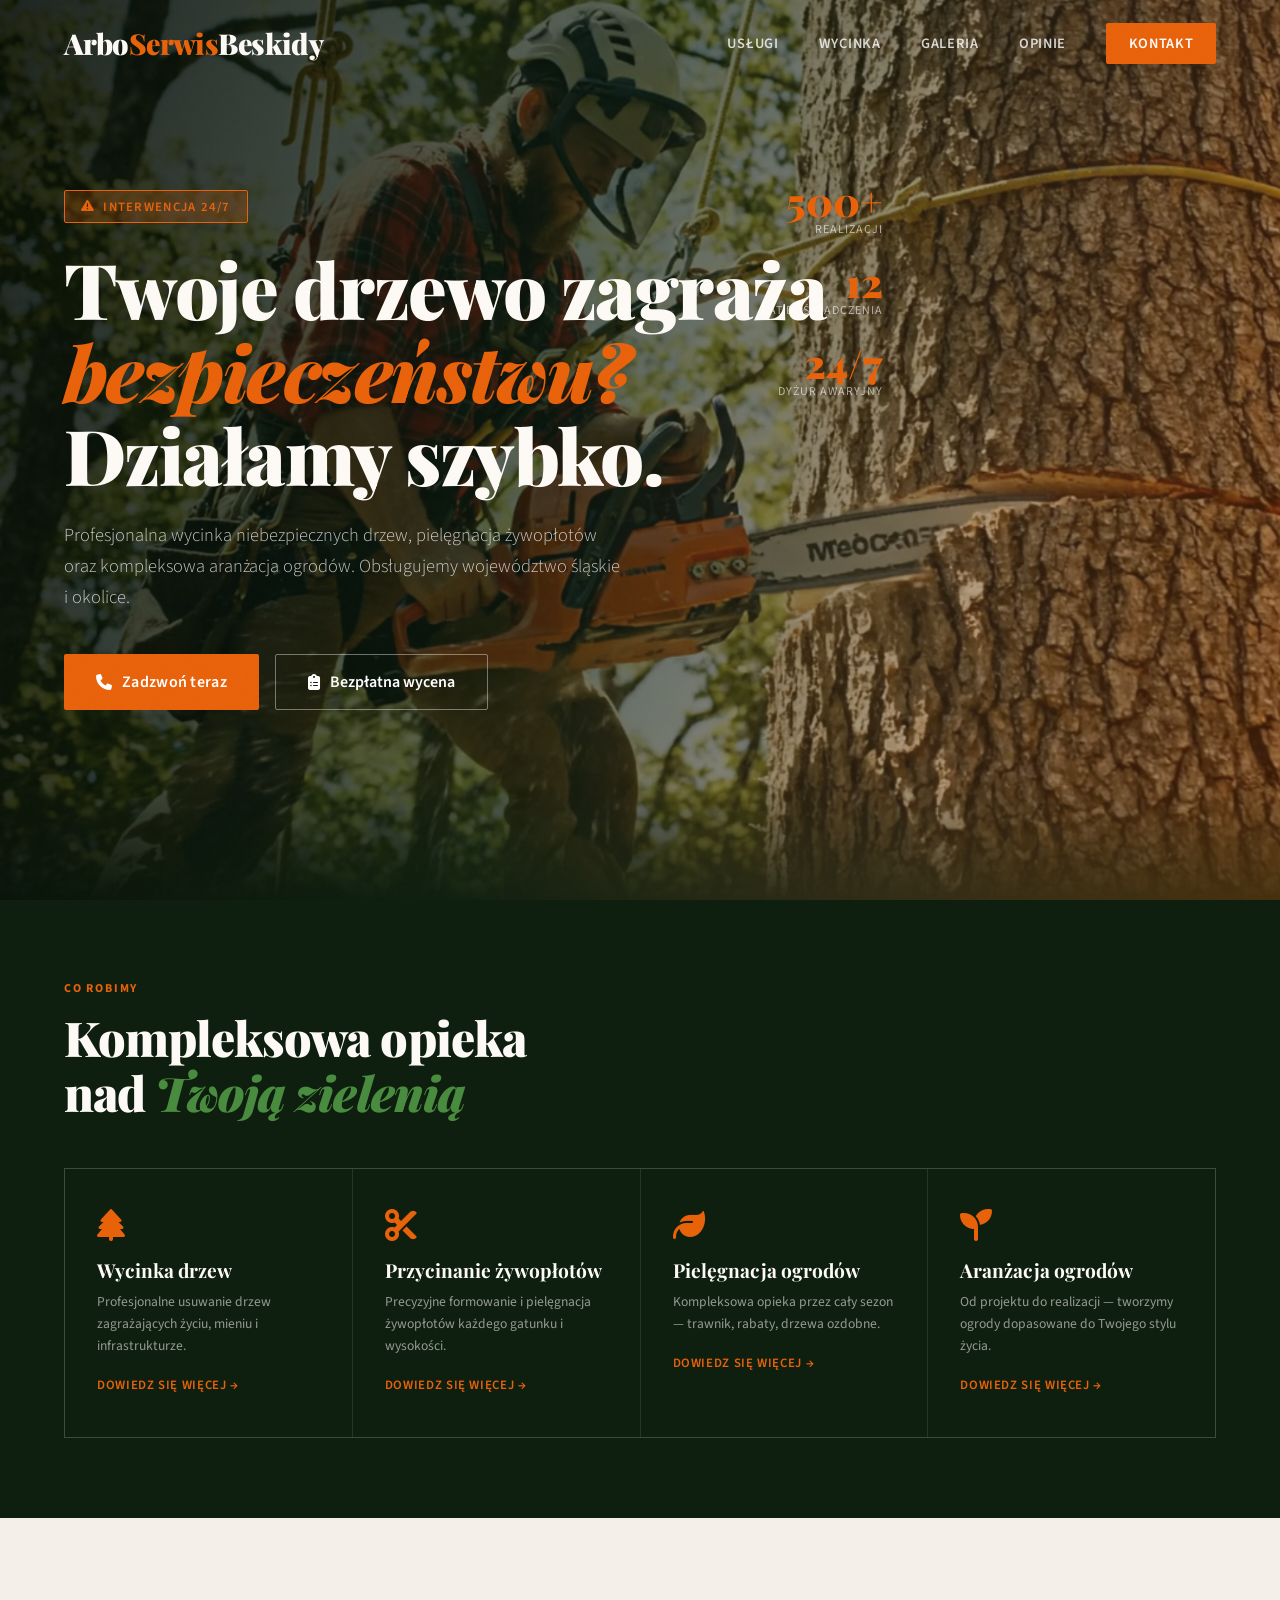
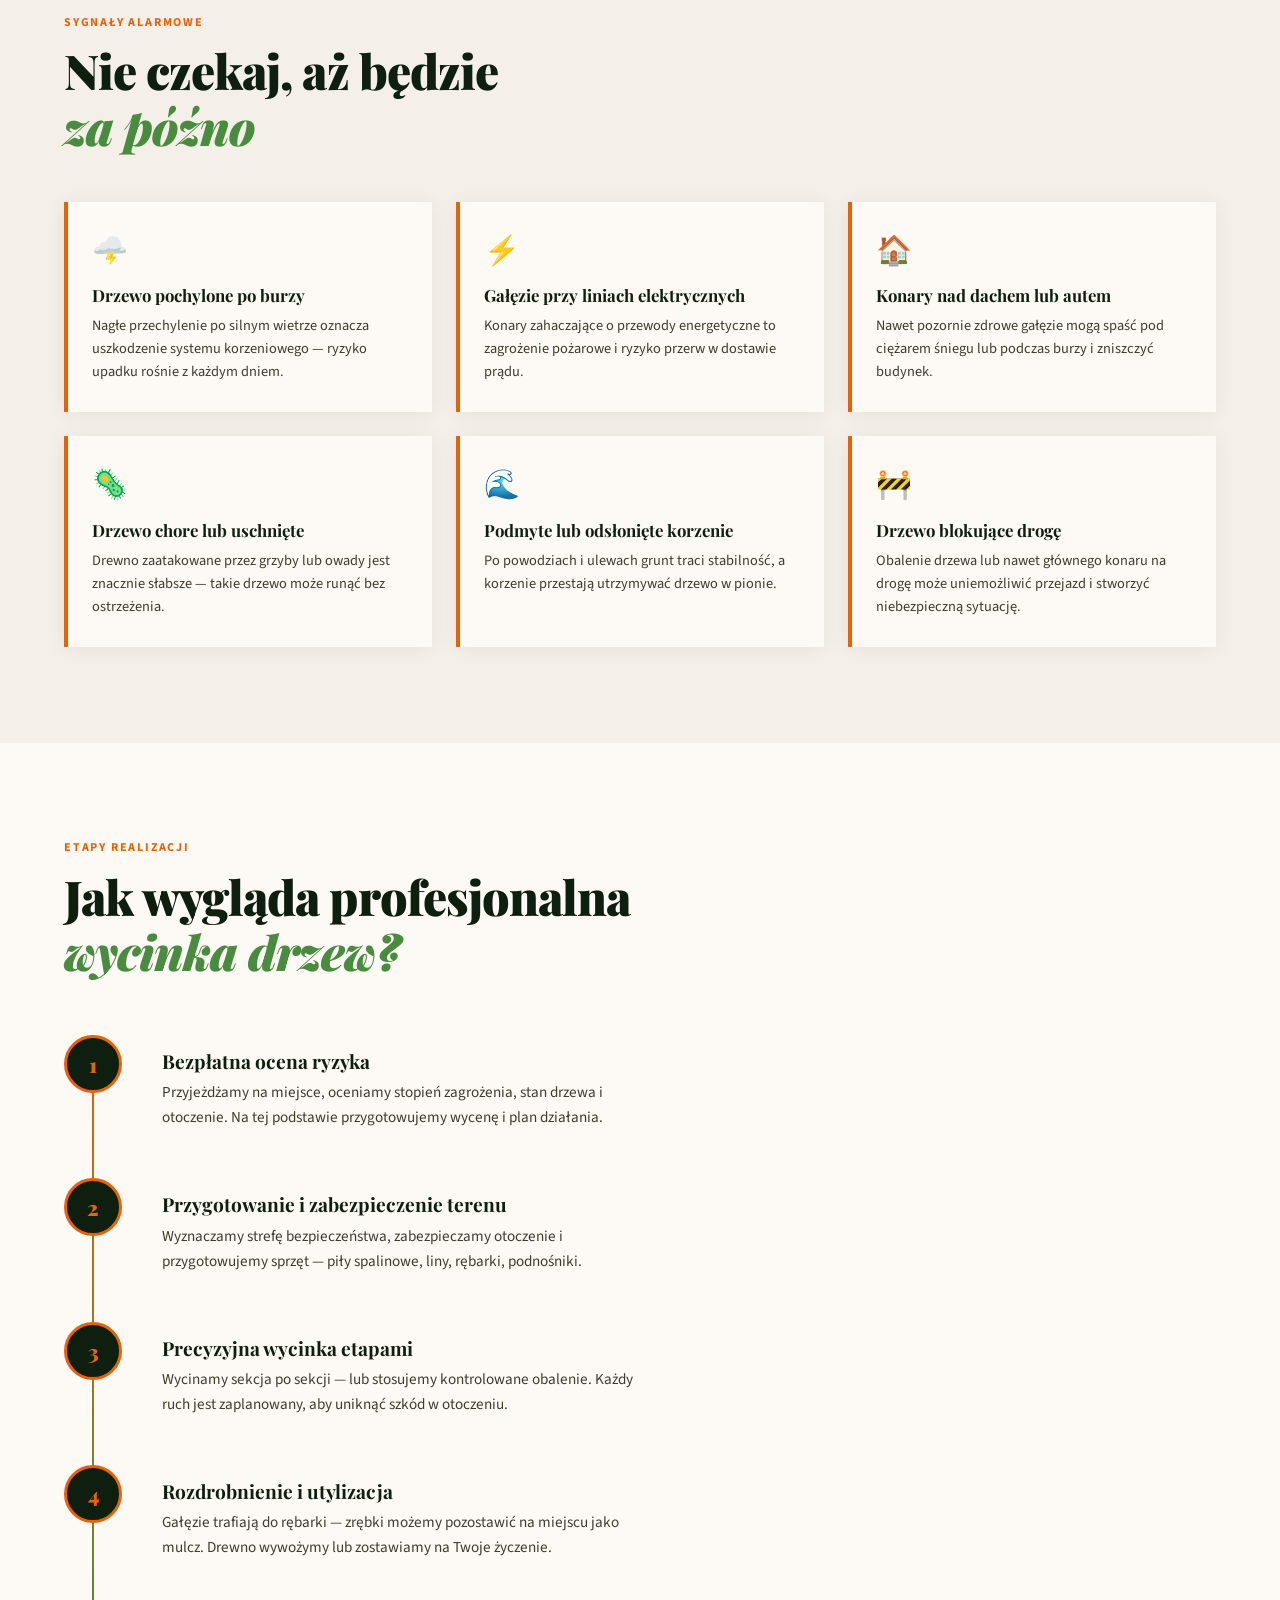
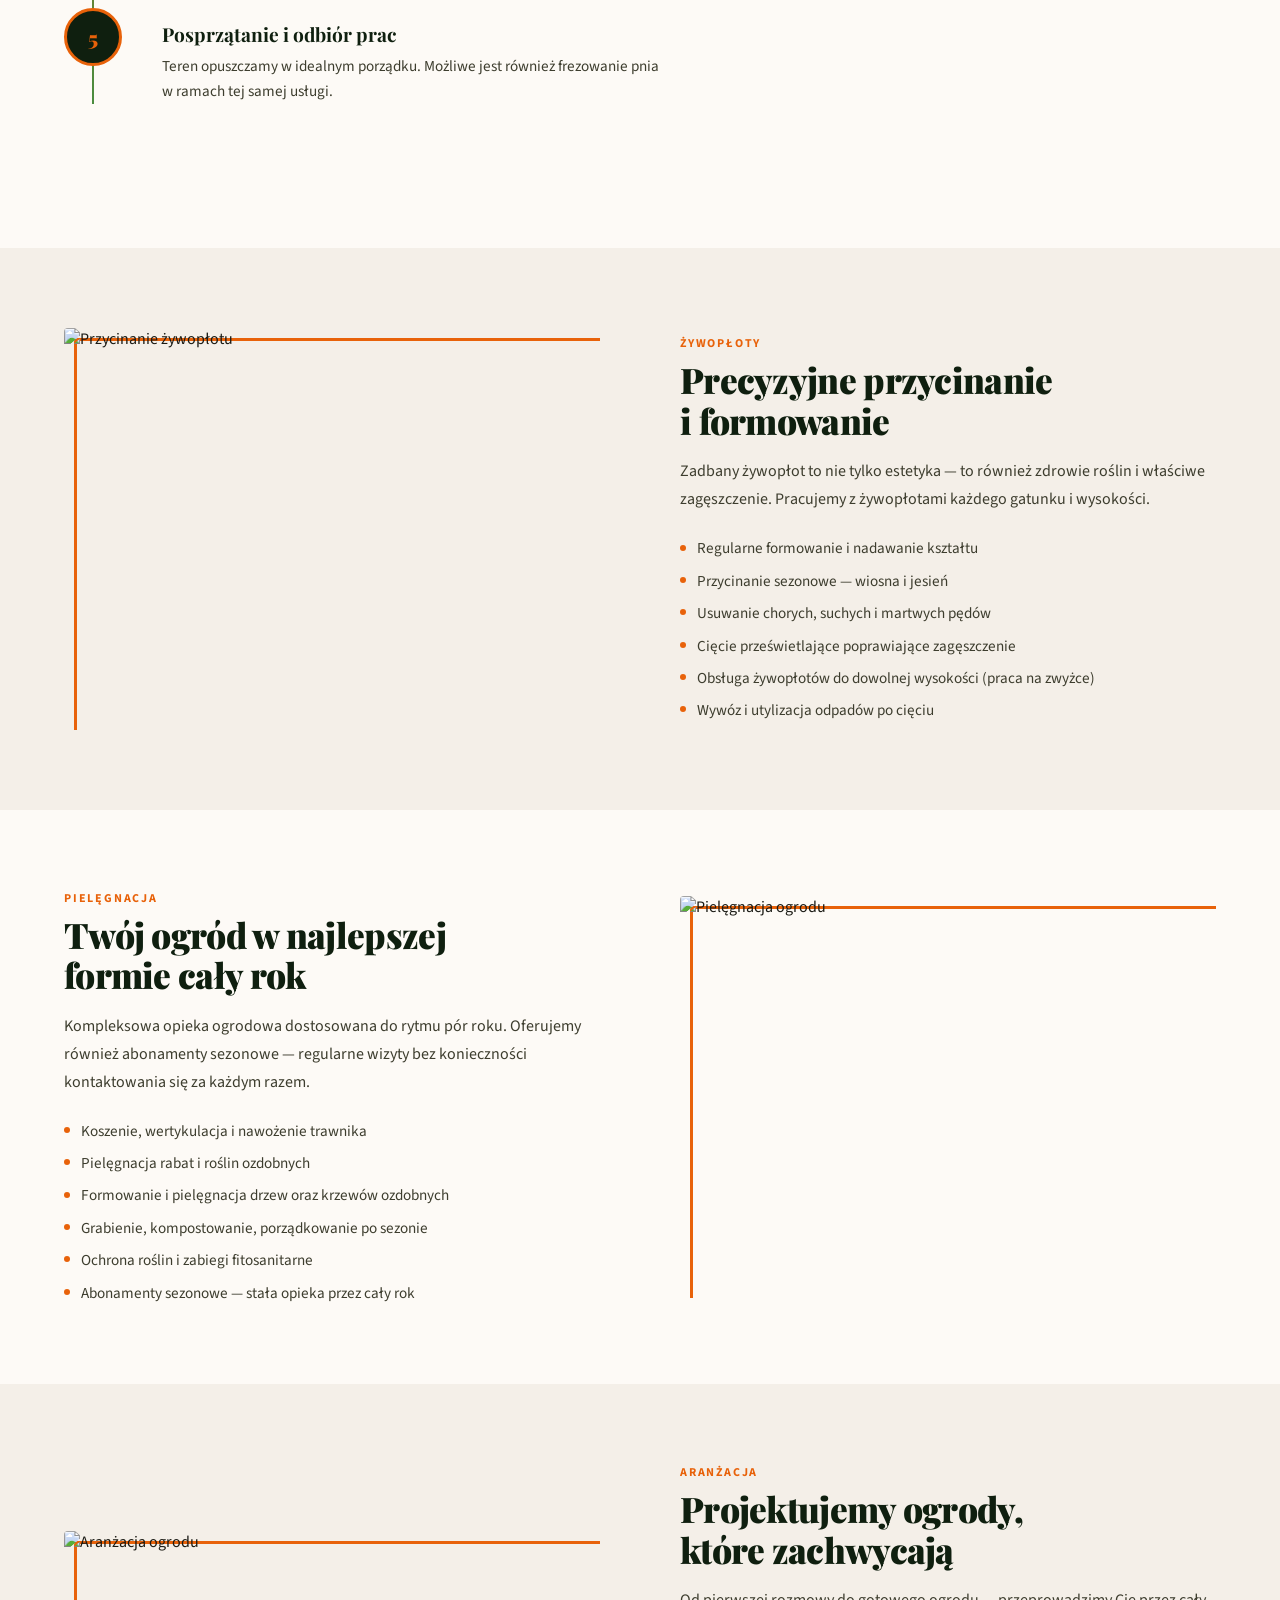
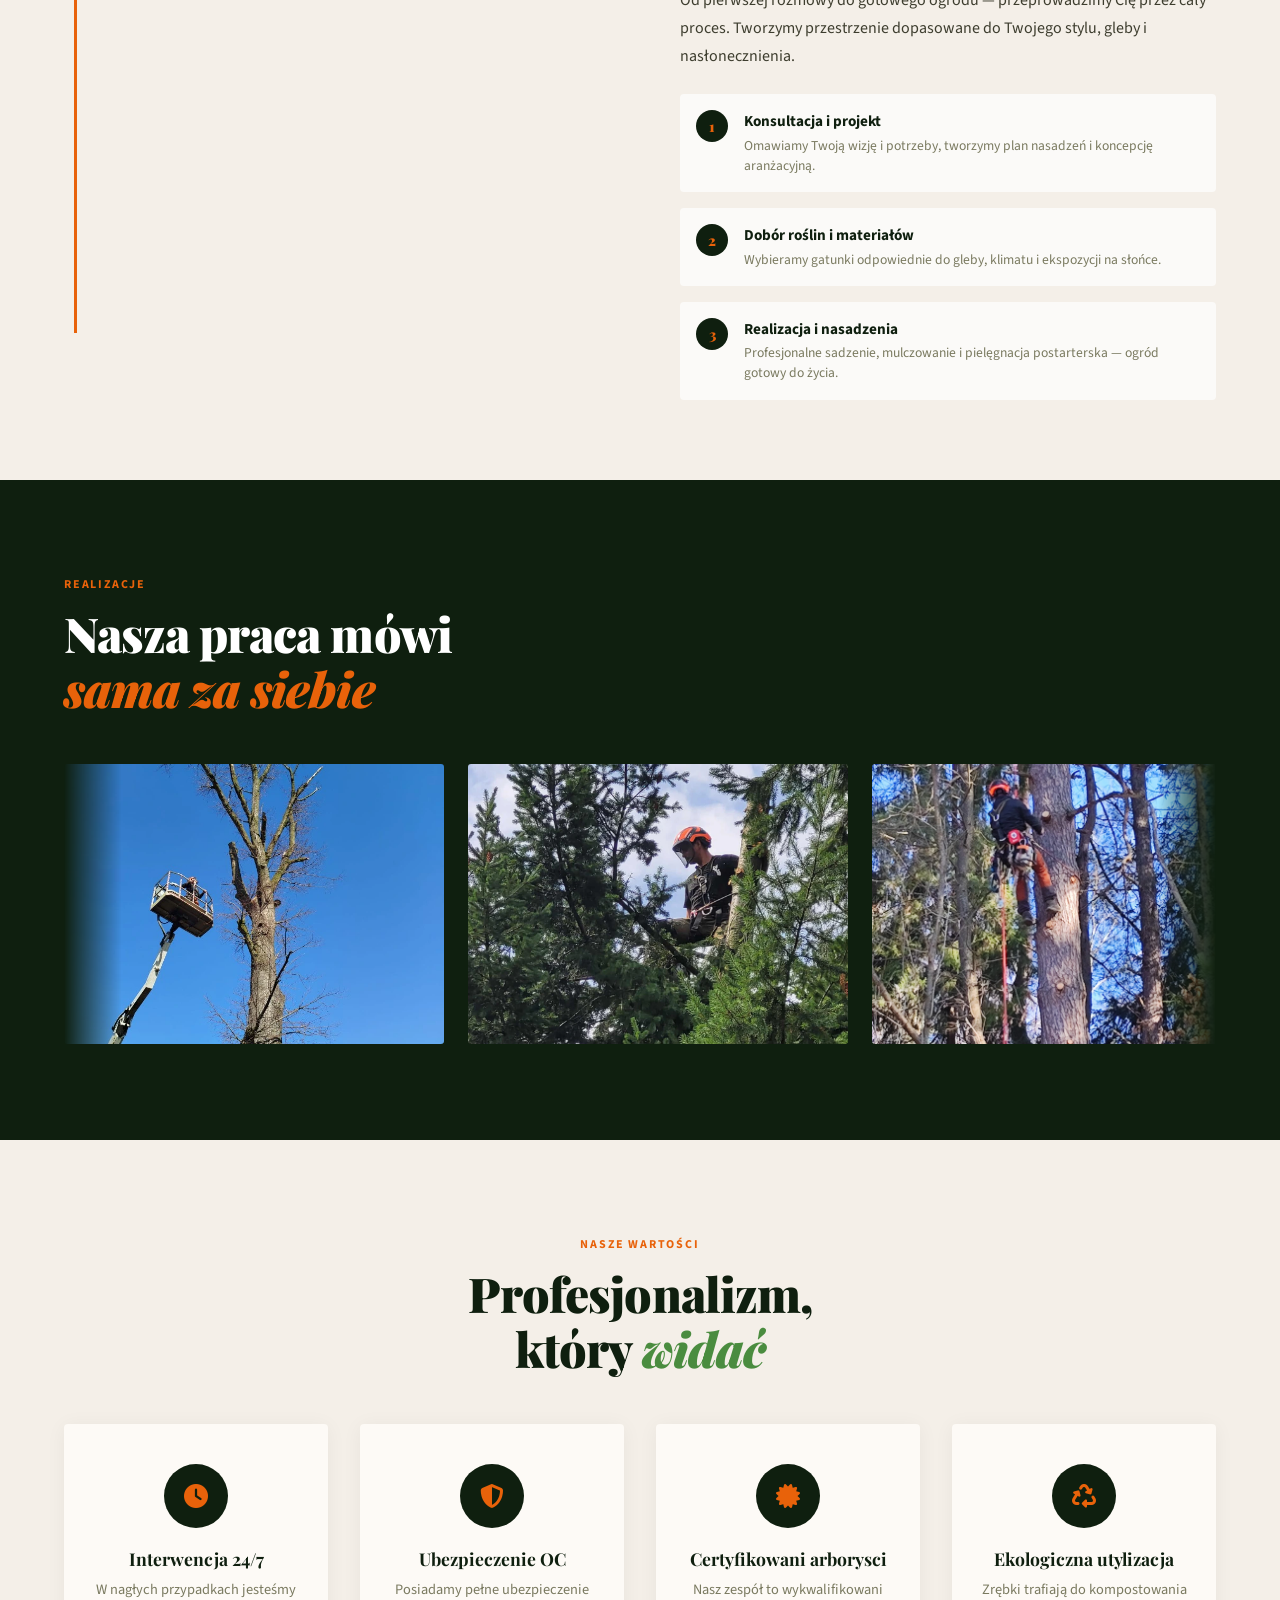
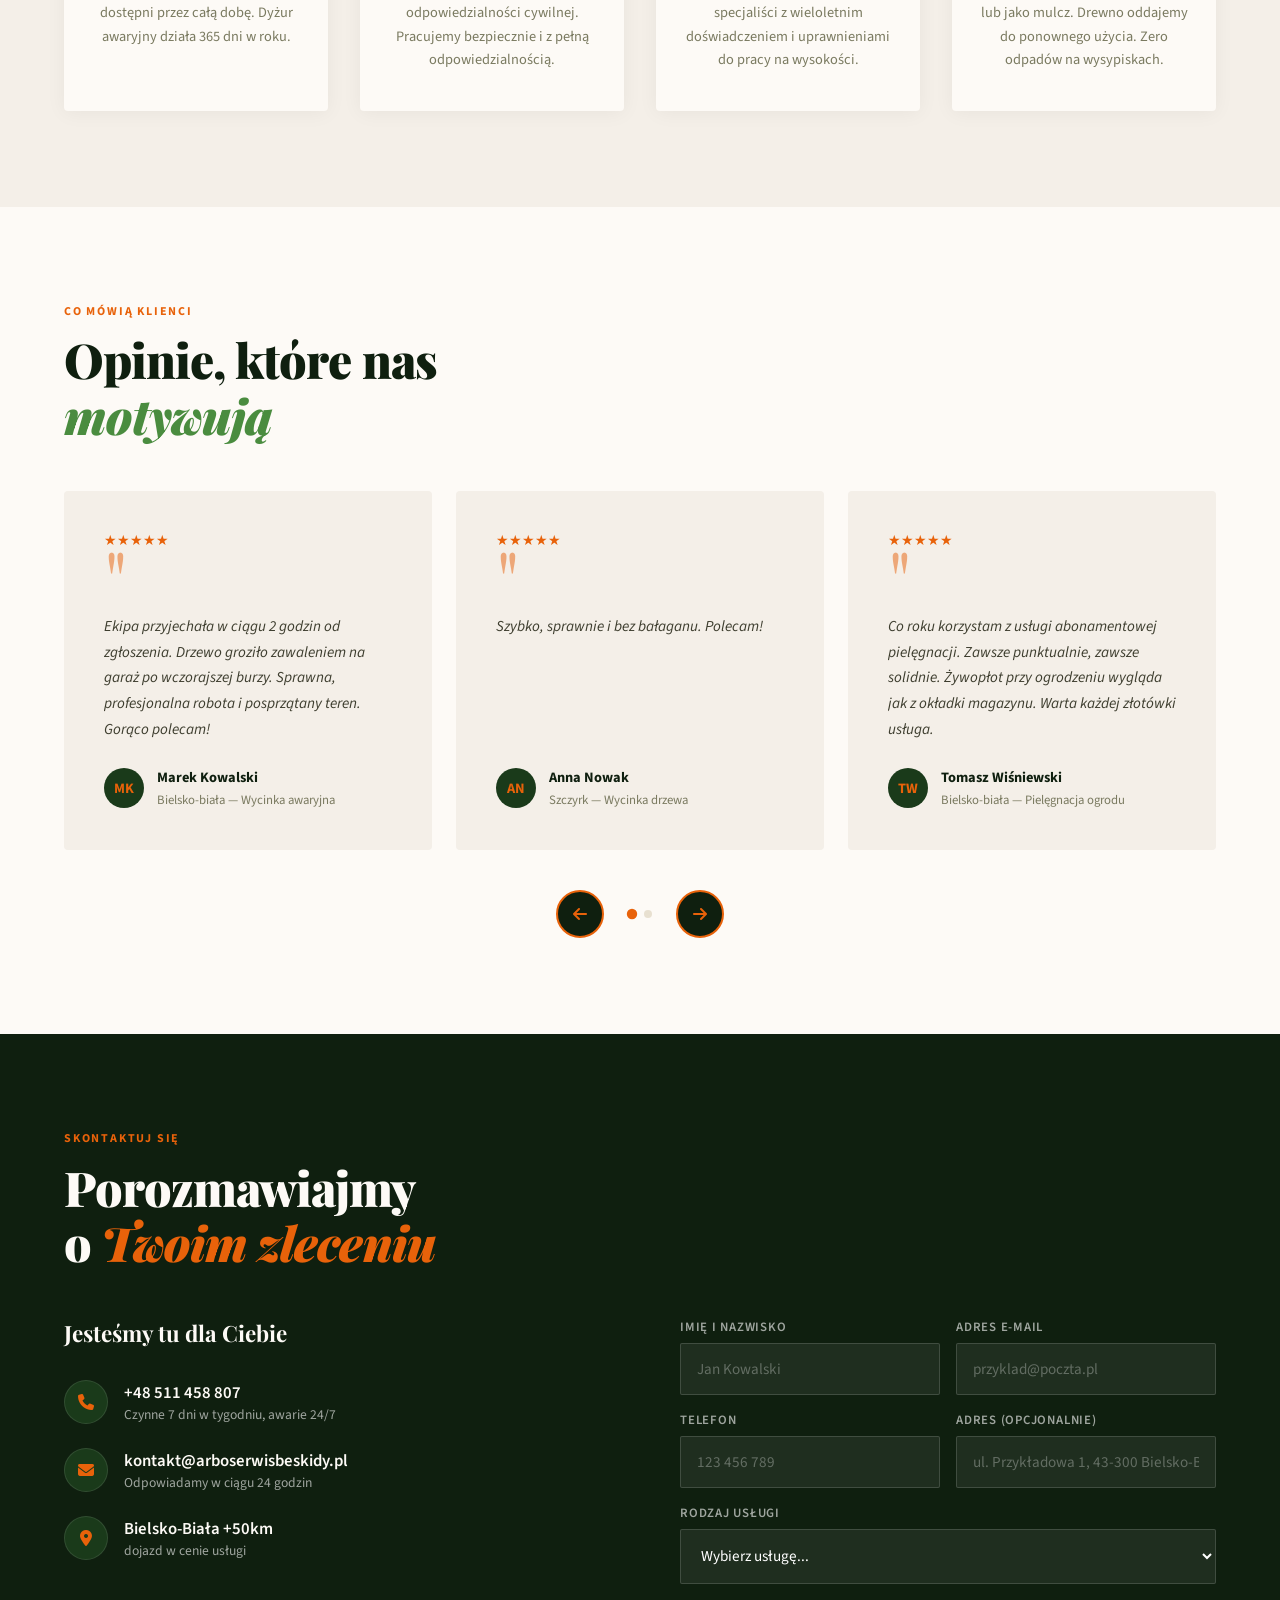
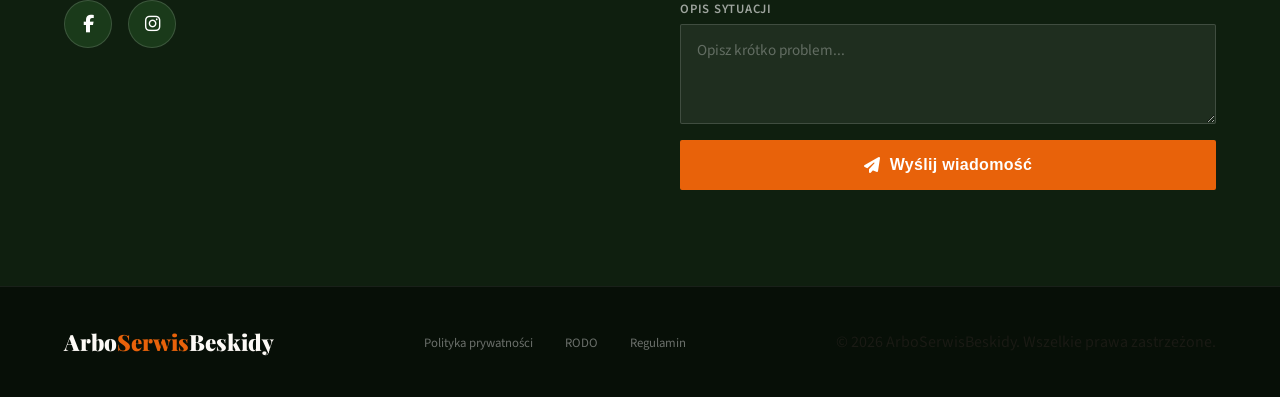
==== index.html @ 640052eb "initial commit" ====
<!DOCTYPE html>
<html lang="pl">

<head>
  <meta charset="UTF-8">
  <meta name="viewport" content="width=device-width, initial-scale=1.0">
  <title>ArboSerwisBeskidy – Wycinka Drzew & Ogrody</title>
  <link
    href="https://fonts.googleapis.com/css2?family=Playfair+Display:wght@700;900&family=Source+Sans+3:wght@300;400;600&display=swap"
    rel="stylesheet">
  <link rel="stylesheet" href="https://cdnjs.cloudflare.com/ajax/libs/font-awesome/6.5.0/css/all.min.css">
  <link rel="stylesheet" href="style.css">
  <link rel="icon" type="image/x-icon" href="img/favicon.ico">
</head>

<body>

  <!-- MOBILE MENU -->
  <div class="mobile-menu" id="mobileMenu">
    <button class="mobile-close" onclick="closeMobileMenu()"><i class="fas fa-times"></i></button>
    <a href="#uslugi" onclick="closeMobileMenu()">Usługi</a>
    <a href="#wycinka" onclick="closeMobileMenu()">Wycinka</a>
    <a href="#galeria" onclick="closeMobileMenu()">Galeria</a>
    <a href="#opinie" onclick="closeMobileMenu()">Opinie</a>
    <a href="#kontakt" onclick="closeMobileMenu()">Kontakt</a>
  </div>

  <!-- NAVBAR -->
  <nav id="navbar">
    <div class="logo">Arbo<span>Serwis</span>Beskidy</div>
    <ul class="nav-links">
      <li><a href="#uslugi">Usługi</a></li>
      <li><a href="#wycinka">Wycinka</a></li>
      <li><a href="#galeria">Galeria</a></li>
      <li><a href="#opinie">Opinie</a></li>
      <li><a href="#kontakt" class="nav-cta">Kontakt</a></li>
    </ul>
    <div class="hamburger" onclick="openMobileMenu()">
      <span></span><span></span><span></span>
    </div>
  </nav>

  <!-- HERO -->
  <section class="hero" id="home">
      <video 
        autoplay 
        muted 
        loop 
        playsinline 
        poster="img/bgimage.webp" 
        class="hero-video">
        <source src="img/bgVideo.mp4" type="video/mp4">
        Twoja przeglądarka nie obsługuje formatu wideo.
      </video>
      <div class="hero-gradient"></div>
      <div class="hero-content">
      <div class="hero-badge"><i class="fas fa-exclamation-triangle"></i> Interwencja 24/7</div>
      <h1>Twoje drzewo zagraża<br><em>bezpieczeństwu?</em><br>Działamy szybko.</h1>
      <p>Profesjonalna wycinka niebezpiecznych drzew, pielęgnacja żywopłotów oraz kompleksowa aranżacja ogrodów.
        Obsługujemy województwo śląskie i okolice.</p>
      <div class="hero-btns">
        <a href="tel:+48511458807" class="btn-primary"><i class="fas fa-phone"></i> Zadzwoń teraz</a>
        <a href="#kontakt" class="btn-secondary"><i class="fas fa-clipboard-list"></i> Bezpłatna wycena</a>
      </div>
    </div>
    <div class="hero-stats">
      <div class="stat">
        <div class="stat-num">500+</div>
        <div class="stat-label">Realizacji</div>
      </div>
      <div class="stat">
        <div class="stat-num">12</div>
        <div class="stat-label">Lat doświadczenia</div>
      </div>
      <div class="stat">
        <div class="stat-num">24/7</div>
        <div class="stat-label">Dyżur awaryjny</div>
      </div>
    </div>
  </section>

  <!-- SERVICES OVERVIEW -->
  <div class="services-overview" id="uslugi">
    <div class="section-label">Co robimy</div>
    <div class="section-title">Kompleksowa opieka<br>nad <em>Twoją zielenią</em></div>
    <div class="services-grid">
      <a href="#wycinka" class="service-card">
        <div class="service-card-inner">
          <i class="fas fa-tree service-icon"></i>
          <h3>Wycinka drzew</h3>
          <p>Profesjonalne usuwanie drzew zagrażających życiu, mieniu i infrastrukturze.</p>
          <div class="arrow">Dowiedz się więcej →</div>
        </div>
      </a>
      <a href="#zywoploty" class="service-card">
        <div class="service-card-inner">
          <i class="fas fa-cut service-icon"></i>
          <h3>Przycinanie żywopłotów</h3>
          <p>Precyzyjne formowanie i pielęgnacja żywopłotów każdego gatunku i wysokości.</p>
          <div class="arrow">Dowiedz się więcej →</div>
        </div>
      </a>
      <a href="#pielegnacja" class="service-card">
        <div class="service-card-inner">
          <i class="fas fa-leaf service-icon"></i>
          <h3>Pielęgnacja ogrodów</h3>
          <p>Kompleksowa opieka przez cały sezon — trawnik, rabaty, drzewa ozdobne.</p>
          <div class="arrow">Dowiedz się więcej →</div>
        </div>
      </a>
      <a href="#aranzacja" class="service-card">
        <div class="service-card-inner">
          <i class="fas fa-seedling service-icon"></i>
          <h3>Aranżacja ogrodów</h3>
          <p>Od projektu do realizacji — tworzymy ogrody dopasowane do Twojego stylu życia.</p>
          <div class="arrow">Dowiedz się więcej →</div>
        </div>
      </a>
    </div>
  </div>

  <!-- WARNING SECTION -->
  <section class="warning-section reveal" id="ostrzezenia">
    <div class="section-label">Sygnały alarmowe</div>
    <div class="section-title">Nie czekaj, aż będzie<br><em>za późno</em></div>
    <div class="warning-grid">
      <div class="warning-card reveal reveal-delay-1">
        <div class="warning-icon">🌩️</div>
        <h4>Drzewo pochylone po burzy</h4>
        <p>Nagłe przechylenie po silnym wietrze oznacza uszkodzenie systemu korzeniowego — ryzyko upadku rośnie z każdym
          dniem.</p>
      </div>
      <div class="warning-card reveal reveal-delay-2">
        <div class="warning-icon">⚡</div>
        <h4>Gałęzie przy liniach elektrycznych</h4>
        <p>Konary zahaczające o przewody energetyczne to zagrożenie pożarowe i ryzyko przerw w dostawie prądu.</p>
      </div>
      <div class="warning-card reveal reveal-delay-3">
        <div class="warning-icon">🏠</div>
        <h4>Konary nad dachem lub autem</h4>
        <p>Nawet pozornie zdrowe gałęzie mogą spaść pod ciężarem śniegu lub podczas burzy i zniszczyć budynek.</p>
      </div>
      <div class="warning-card reveal reveal-delay-1">
        <div class="warning-icon">🦠</div>
        <h4>Drzewo chore lub uschnięte</h4>
        <p>Drewno zaatakowane przez grzyby lub owady jest znacznie słabsze — takie drzewo może runąć bez ostrzeżenia.
        </p>
      </div>
      <div class="warning-card reveal reveal-delay-2">
        <div class="warning-icon">🌊</div>
        <h4>Podmyte lub odsłonięte korzenie</h4>
        <p>Po powodziach i ulewach grunt traci stabilność, a korzenie przestają utrzymywać drzewo w pionie.</p>
      </div>
      <div class="warning-card reveal reveal-delay-3">
        <div class="warning-icon">🚧</div>
        <h4>Drzewo blokujące drogę</h4>
        <p>Obalenie drzewa lub nawet głównego konaru na drogę może uniemożliwić przejazd i stworzyć niebezpieczną
          sytuację.</p>
      </div>
    </div>
  </section>

  <!-- TIMELINE -->
  <section class="timeline-section" id="wycinka">
    <div class="section-label">Etapy realizacji</div>
    <div class="section-title">Jak wygląda profesjonalna<br><em>wycinka drzew?</em></div>
    <div class="timeline" style="max-width:700px; margin-top:3.5rem;">
      <div class="timeline-step reveal">
        <div class="step-num">1</div>
        <div class="step-content">
          <h4>Bezpłatna ocena ryzyka</h4>
          <p>Przyjeżdżamy na miejsce, oceniamy stopień zagrożenia, stan drzewa i otoczenie. Na tej podstawie
            przygotowujemy wycenę i plan działania.</p>
        </div>
      </div>
      <div class="timeline-step reveal reveal-delay-1">
        <div class="step-num">2</div>
        <div class="step-content">
          <h4>Przygotowanie i zabezpieczenie terenu</h4>
          <p>Wyznaczamy strefę bezpieczeństwa, zabezpieczamy otoczenie i przygotowujemy sprzęt — piły spalinowe, liny,
            rębarki, podnośniki.</p>
        </div>
      </div>
      <div class="timeline-step reveal reveal-delay-2">
        <div class="step-num">3</div>
        <div class="step-content">
          <h4>Precyzyjna wycinka etapami</h4>
          <p>Wycinamy sekcja po sekcji — lub stosujemy kontrolowane obalenie. Każdy ruch jest zaplanowany, aby
            uniknąć szkód w otoczeniu.</p>
        </div>
      </div>
      <div class="timeline-step reveal reveal-delay-3">
        <div class="step-num">4</div>
        <div class="step-content">
          <h4>Rozdrobnienie i utylizacja</h4>
          <p>Gałęzie trafiają do rębarki — zrębki możemy pozostawić na miejscu jako mulcz. Drewno wywożymy lub
            zostawiamy na Twoje życzenie.</p>
        </div>
      </div>
      <div class="timeline-step reveal reveal-delay-4">
        <div class="step-num">5</div>
        <div class="step-content">
          <h4>Posprzątanie i odbiór prac</h4>
          <p>Teren opuszczamy w idealnym porządku. Możliwe jest również frezowanie pnia w ramach tej samej usługi.</p>
        </div>
      </div>
    </div>
  </section>

  <!-- ŻYWOPŁOTY -->
  <div class="service-detail" id="zywoploty">
    <div class="service-detail-inner">
      <div class="service-detail-img reveal">
        <img src="https://images.unsplash.com/photo-1585320806297-9794b3e4eeae?w=800" alt="Przycinanie żywopłotu">
      </div>
      <div class="service-detail-content reveal reveal-delay-2">
        <div class="section-label">Żywopłoty</div>
        <h2>Precyzyjne przycinanie<br>i formowanie</h2>
        <p>Zadbany żywopłot to nie tylko estetyka — to również zdrowie roślin i właściwe zagęszczenie. Pracujemy z
          żywopłotami każdego gatunku i wysokości.</p>
        <ul class="feature-list">
          <li>Regularne formowanie i nadawanie kształtu</li>
          <li>Przycinanie sezonowe — wiosna i jesień</li>
          <li>Usuwanie chorych, suchych i martwych pędów</li>
          <li>Cięcie prześwietlające poprawiające zagęszczenie</li>
          <li>Obsługa żywopłotów do dowolnej wysokości (praca na zwyżce)</li>
          <li>Wywóz i utylizacja odpadów po cięciu</li>
        </ul>
      </div>
    </div>
  </div>

  <!-- PIELĘGNACJA -->
  <div class="service-detail" id="pielegnacja">
    <div class="service-detail-inner reverse">
      <div class="service-detail-img reveal">
        <img src="https://images.unsplash.com/photo-1416879595882-3373a0480b5b?w=800" alt="Pielęgnacja ogrodu">
      </div>
      <div class="service-detail-content reveal reveal-delay-2">
        <div class="section-label">Pielęgnacja</div>
        <h2>Twój ogród w najlepszej<br>formie cały rok</h2>
        <p>Kompleksowa opieka ogrodowa dostosowana do rytmu pór roku. Oferujemy również abonamenty sezonowe — regularne
          wizyty bez konieczności kontaktowania się za każdym razem.</p>
        <ul class="feature-list">
          <li>Koszenie, wertykulacja i nawożenie trawnika</li>
          <li>Pielęgnacja rabat i roślin ozdobnych</li>
          <li>Formowanie i pielęgnacja drzew oraz krzewów ozdobnych</li>
          <li>Grabienie, kompostowanie, porządkowanie po sezonie</li>
          <li>Ochrona roślin i zabiegi fitosanitarne</li>
          <li>Abonamenty sezonowe — stała opieka przez cały rok</li>
        </ul>
      </div>
    </div>
  </div>

  <!-- ARANŻACJA -->
  <div class="service-detail" id="aranzacja">
    <div class="service-detail-inner">
      <div class="service-detail-img reveal">
        <img src="https://images.unsplash.com/photo-1558904541-efa843a96f01?w=800" alt="Aranżacja ogrodu">
      </div>
      <div class="service-detail-content reveal reveal-delay-2">
        <div class="section-label">Aranżacja</div>
        <h2>Projektujemy ogrody,<br>które zachwycają</h2>
        <p>Od pierwszej rozmowy do gotowego ogrodu — przeprowadzimy Cię przez cały proces. Tworzymy przestrzenie
          dopasowane do Twojego stylu, gleby i nasłonecznienia.</p>
        <div class="aranżacja-steps">
          <div class="aranż-step">
            <div class="aranż-num">1</div>
            <div>
              <h5>Konsultacja i projekt</h5>
              <p>Omawiamy Twoją wizję i potrzeby, tworzymy plan nasadzeń i koncepcję aranżacyjną.</p>
            </div>
          </div>
          <div class="aranż-step">
            <div class="aranż-num">2</div>
            <div>
              <h5>Dobór roślin i materiałów</h5>
              <p>Wybieramy gatunki odpowiednie do gleby, klimatu i ekspozycji na słońce.</p>
            </div>
          </div>
          <div class="aranż-step">
            <div class="aranż-num">3</div>
            <div>
              <h5>Realizacja i nasadzenia</h5>
              <p>Profesjonalne sadzenie, mulczowanie i pielęgnacja postarterska — ogród gotowy do życia.</p>
            </div>
          </div>
        </div>
      </div>
    </div>
  </div>

  <!-- GALLERY -->
  <section class="gallery-section" id="galeria">
    <div class="section-label">Realizacje</div>
    <div class="section-title" style="color:white">Nasza praca mówi<br><em style="color:var(--orange)">sama za
        siebie</em></div>
    <div class="gallery-wrapper">
  <div class="gallery-track">
    <div class="gallery-item">
      <img src="img/pielegnacja-wysokosciowa-drzew.jpg.webp"
        alt="Pielęgnacja wysokociśnieniowa drzewa z użyciem podnośnika koszowego">
      <div class="gallery-overlay"><span></span></div>
    </div>

    <div class="gallery-item">
      <img src="img/wycinka-drzew-metoda-alpinistyczna.webp"
        alt="Arborysta wykonujący cięcia pielęgnacyjne w koronie drzewa iglastego">
      <div class="gallery-overlay"><span></span></div>
    </div>

    <div class="gallery-item">
      <img src="img/sekcyjna-wycinka-drzew-metoda-alpinistyczna.webp"
        alt="Sekcyjna wycinka drzewa metodą alpinistyczną z użyciem pilarki spalinowej">
      <div class="gallery-overlay"><span></span></div>
    </div>

    <div class="gallery-item">
      <img src="img/wycinka-drzew-panele-fotowoltaiczne.webp"
        alt="Bezpieczna wycinka wysokich drzew bezpośrednio nad panelami fotowoltaicznymi">
      <div class="gallery-overlay"><span></span></div>
    </div>

    <div class="gallery-item">
      <img src="img/wycinka-wysokosciowa-drzew.webp" 
        alt="Specjalistyczna wycinka wysokociśnieniowa sosny przez profesjonalnego arborystę">
      <div class="gallery-overlay"><span></span></div>
    </div>

    <div class="gallery-item">
      <img src="img/podkrzesywanie-drzew-wysokich.webp" 
        alt="Alpinistyczne podkrzesywanie i usuwanie gałęzi z wysokiego drzewa">
      <div class="gallery-overlay"><span></span></div>
    </div>

    <div class="gallery-item">
      <img src="img/wycinka-drzew-metoda-alpinistyczna.webp"
        alt="Arborysta wykonujący cięcia pielęgnacyjne w koronie drzewa iglastego">
      <div class="gallery-overlay"><span></span></div>
    </div>
    <div class="gallery-item">
      <img src="img/sekcyjna-wycinka-drzew-metoda-alpinistyczna.webp"
        alt="Sekcyjna wycinka drzewa metodą alpinistyczną z użyciem pilarki spalinowej">
      <div class="gallery-overlay"><span></span></div>
    </div>
    <div class="gallery-item">
      <img src="img/wycinka-drzew-panele-fotowoltaiczne.webp"
        alt="Bezpieczna wycinka wysokich drzew bezpośrednio nad panelami fotowoltaicznymi">
      <div class="gallery-overlay"><span></span></div>
    </div>
    <div class="gallery-item">
      <img src="img/wycinka-wysokosciowa-drzew.webp" 
        alt="Specjalistyczna wycinka wysokociśnieniowa sosny przez profesjonalnego arborystę">
      <div class="gallery-overlay"><span></span></div>
    </div>
    <div class="gallery-item">
      <img src="img/podkrzesywanie-drzew-wysokich.webp" 
        alt="Alpinistyczne podkrzesywanie i usuwanie gałęzi z wysokiego drzewa">
      <div class="gallery-overlay"><span></span></div>
    </div>
  </div>
</div>
  </section>

  <!-- WHY US -->
  <section class="why-section reveal" id="dlaczego-my">
    <div class="section-label">Nasze wartości</div>
    <div class="section-title">Profesjonalizm,<br>który <em>widać</em></div>
    <div class="why-grid">
      <div class="why-card reveal reveal-delay-1">
        <div class="why-icon"><i class="fas fa-clock"></i></div>
        <h4>Interwencja 24/7</h4>
        <p>W nagłych przypadkach jesteśmy dostępni przez całą dobę. Dyżur awaryjny działa 365 dni w roku.</p>
      </div>
      <div class="why-card reveal reveal-delay-2">
        <div class="why-icon"><i class="fas fa-shield-alt"></i></div>
        <h4>Ubezpieczenie OC</h4>
        <p>Posiadamy pełne ubezpieczenie odpowiedzialności cywilnej. Pracujemy bezpiecznie i z pełną odpowiedzialnością.
        </p>
      </div>
      <div class="why-card reveal reveal-delay-3">
        <div class="why-icon"><i class="fas fa-certificate"></i></div>
        <h4>Certyfikowani arborysci</h4>
        <p>Nasz zespół to wykwalifikowani specjaliści z wieloletnim doświadczeniem i uprawnieniami do pracy na
          wysokości.</p>
      </div>
      <div class="why-card reveal reveal-delay-4">
        <div class="why-icon"><i class="fas fa-recycle"></i></div>
        <h4>Ekologiczna utylizacja</h4>
        <p>Zrębki trafiają do kompostowania lub jako mulcz. Drewno oddajemy do ponownego użycia. Zero odpadów na
          wysypiskach.</p>
      </div>
    </div>
  </section>

  <!-- TESTIMONIALS -->
  <section class="testimonials" id="opinie">
    <div class="section-label">Co mówią klienci</div>
    <div class="section-title">Opinie, które nas<br><em>motywują</em></div>
    <div class="testimonials-grid-wrapper">
      <div class="testimonials-grid" id="testimonialsGrid">
        <div class="testimonial-card">
          <div class="stars">★★★★★</div>
          <span class="quote-mark">"</span>
          <p>Ekipa przyjechała w ciągu 2 godzin od zgłoszenia. Drzewo groziło zawaleniem na garaż po wczorajszej burzy.
            Sprawna, profesjonalna robota i posprzątany teren. Gorąco polecam!</p>
          <div class="testimonial-author">
            <div class="author-avatar">MK</div>
            <div class="author-info"><strong>Marek Kowalski</strong><span>Bielsko-biała — Wycinka awaryjna</span></div>
          </div>
        </div>
        <div class="testimonial-card">
          <div class="stars">★★★★★</div>
          <span class="quote-mark">"</span>
          <p>Szybko, sprawnie i bez bałaganu. Polecam!</p>
          <div class="testimonial-author">
            <div class="author-avatar">AN</div>
            <div class="author-info"><strong>Anna Nowak</strong><span>Szczyrk — Wycinka drzewa</span></div>
          </div>
        </div>
        <div class="testimonial-card">
          <div class="stars">★★★★★</div>
          <span class="quote-mark">"</span>
          <p>Co roku korzystam z usługi abonamentowej pielęgnacji. Zawsze punktualnie, zawsze solidnie. Żywopłot przy
            ogrodzeniu wygląda jak z okładki magazynu. Warta każdej złotówki usługa.</p>
          <div class="testimonial-author">
            <div class="author-avatar">TW</div>
            <div class="author-info"><strong>Tomasz Wiśniewski</strong><span>Bielsko-biała — Pielęgnacja ogrodu</span></div>
          </div>
        </div>
        <div class="testimonial-card">
          <div class="stars">★★★★★</div>
          <span class="quote-mark">"</span>
          <p>Polecam z całego serca! Usunęli dwa ogromne topole przy granicy działki. Praca wykonana bardzo precyzyjnie,
            bez żadnych uszkodzeń ogrodzenia. Cena uczciwa, ekipa kulturalna.</p>
          <div class="testimonial-author">
            <div class="author-avatar">PB</div>
            <div class="author-info"><strong>Piotr Baranowski</strong><span>Bielsko-Biała — Wycinka drzew</span></div>
          </div>
        </div>
        <div class="testimonial-card">
          <div class="stars">★★★★★</div>
          <span class="quote-mark">"</span>
          <p>Zadzwoniłam w sobotę rano, bo gałąź zwisała nad samochodem. Przyjechali jeszcze tego samego dnia.
            Niesamowita reakcja i profesjonalizm. Naprawdę można na nich polegać.</p>
          <div class="testimonial-author">
            <div class="author-avatar">KM</div>
            <div class="author-info"><strong>Katarzyna Malinowska</strong><span>Szczyrk — Interwencja awaryjna</span></div>
          </div>
        </div>
        <div class="testimonial-card">
          <div class="stars">★★★★★</div>
          <span class="quote-mark">"</span>
          <p>Skorzystałem z usługi frezowania pnia po wycince. Szybko, dokładnie i bez bałaganu. Ekipa zadbała o każdy
            detal. Na pewno wrócę przy kolejnej potrzebie i polecę znajomym.</p>
          <div class="testimonial-author">
            <div class="author-avatar">RS</div>
            <div class="author-info"><strong>Robert Szymański</strong><span>Czechowice-Dziedzice — Frezowanie pnia</span></div>
          </div>
        </div>
      </div>
      <div class="testimonials-nav">
        <button class="testimonials-btn" id="testimonialsPrev" aria-label="Poprzednia opinia">
          <i class="fas fa-arrow-left"></i>
        </button>
        <div class="testimonials-dots" id="testimonialsDots"></div>
        <button class="testimonials-btn" id="testimonialsNext" aria-label="Następna opinia">
          <i class="fas fa-arrow-right"></i>
        </button>
      </div>
    </div>
  </section>

  <!-- CONTACT -->
  <section class="contact-section" id="kontakt">
    <div class="section-label">Skontaktuj się</div>
    <div class="section-title">Porozmawiajmy<br>o <em style="color:var(--orange)">Twoim zleceniu</em></div>
    <div class="contact-grid">
      <div class="contact-info">
        <h3>Jesteśmy tu dla Ciebie</h3>
        <div class="contact-item">
          <i class="fas fa-phone"></i>
          <div>
            <a href="tel:+48511458807">+48 511 458 807</a>
            <p>Czynne 7 dni w tygodniu, awarie 24/7</p>
          </div>
        </div>
        <div class="contact-item">
          <i class="fas fa-envelope"></i>
          <div>
            <a href="mailto:kontakt@arboserwisbeskidy.pl">kontakt@arboserwisbeskidy.pl</a>
            <p>Odpowiadamy w ciągu 24 godzin</p>
          </div>
        </div>
        <div class="contact-item">
          <i class="fas fa-map-marker-alt"></i>
          <div>
            <span style="color: var(--white); font-weight: 600; font-size: 1.05rem; display: block;">Bielsko-Biała +50km</span>
            <p>dojazd w cenie usługi</p>
          </div>
        </div>
        <div class="social-links">
          <a href="https://www.facebook.com/profile.php?id=61574379541969" target="_blank" class="social-link" aria-label="Facebook"><i
              class="fab fa-facebook-f"></i></a>
          <a href="https://www.instagram.com/arboserwis.beskidy/" target="_blank" class="social-link" aria-label="Instagram"><i
              class="fab fa-instagram"></i></a>
        </div>
      </div>
      <div>
        <form class="contact-form" id="arboForm">
          <input type="text" name="_gotcha" style="display:none" tabindex="-1" autocomplete="off">
    <div class="form-row">
        <div class="form-group">
            <label>Imię i nazwisko</label>
            <input type="text" name="name" placeholder="Jan Kowalski" pattern="^[A-Za-ząćęłńóśźż]{3,}\s[A-Za-ząćęłńóśźż]{3,}$" title="Wymagane 2 słowa, każde po minimum 3 litery" required>
            <span class="error-message" style="color: #ff6b6b; font-size: 0.8rem; margin-top: 0.3rem; display: none;"></span>
        </div>
        <div class="form-group">
            <!-- Dodajemy email tutaj -->
            <label>Adres E-mail</label>
            <input type="email" name="email" placeholder="przyklad@poczta.pl" pattern="^[^@]+@[^@]+\.[^@]+$" title="Wymagany format: nazwa@domena.rozszerzenie" required>
            <span class="error-message" style="color: #ff6b6b; font-size: 0.8rem; margin-top: 0.3rem; display: none;"></span>
        </div>
    </div>

    <div class="form-row">
        <div class="form-group">
            <label>Telefon</label>
            <input type="tel" name="phone" placeholder="123 456 789" pattern="[0-9]+" title="Tylko cyfry" required>
            <span class="error-message" style="color: #ff6b6b; font-size: 0.8rem; margin-top: 0.3rem; display: none;"></span>
        </div>
        <div class="form-group">
            <label>Adres (opcjonalnie)</label>
            <input type="text" name="address" placeholder="ul. Przykładowa 1, 43-300 Bielsko-Biała">
        </div>
    </div>

    <div class="form-group">
        <label>Rodzaj usługi</label>
        <select name="service">
            <option value="">Wybierz usługę...</option>
            <option>Wycinka drzewa</option>
            <option>Przycinanie żywopłotów</option>
            <option>Pielęgnacja ogrodu</option>
            <option>Aranżacja ogrodu</option>
            <option>Interwencja awaryjna</option>
            <option>Inne</option>
        </select>
        <span class="error-message" style="color: #ff6b6b; font-size: 0.8rem; margin-top: 0.3rem; display: none;"></span>
    </div>

    <div class="form-group">
        <label>Opis sytuacji</label>
        <textarea name="message" placeholder="Opisz krótko problem..." minlength="15" title="Minimum 15 znaków" required></textarea>
        <span class="error-message" style="color: #ff6b6b; font-size: 0.8rem; margin-top: 0.3rem; display: none;"></span>
    </div>

    <button type="submit" class="btn-primary" style="width:100%; justify-content:center; cursor:pointer;">
        <i class="fas fa-paper-plane"></i> Wyślij wiadomość
    </button>
</form>
      </div>
    </div>
  </section>

  <!-- FOOTER -->
  <footer>
    <div class="footer-logo">Arbo<span>Serwis</span>Beskidy</div>
    <ul class="footer-links">
      <li><a href="dokumenty.html#polityka">Polityka prywatności</a></li>
      <li><a href="dokumenty.html#rodo">RODO</a></li>
      <li><a href="dokumenty.html#regulamin">Regulamin</a></li>
    </ul>
    <div class="foo    ter-copy">© 2026 ArboSerwisBeskidy. Wszelkie prawa zastrzeżone.</div>
  </footer>

  <!-- BACK TO TOP -->
  <a href="#home" id="backToTop" aria-label="Wróć na górę"><i class="fas fa-arrow-up"></i></a>

  <script src="script.js"></script>
</body>
</html>
---- style.css ----
:root {
    --green-deep: #0f1f0f;
    --green-mid: #1a3a1a;
    --green-bright: #2d5a2d;
    --green-accent: #4a8c3f;
    --orange: #e8620a;
    --orange-light: #f5832a;
    --brown: #5c3d1e;
    --cream: #f4efe8;
    --cream-dark: #e8e0d0;
    --white: #fdfaf6;
    --text-dark: #1a1a14;
    --text-mid: #3d3d2e;
    --text-light: #7a7a60;
}

* {
    margin: 0;
    padding: 0;
    box-sizing: border-box;
}

html {
    scroll-behavior: smooth;
}

body {
    font-family: 'Source Sans 3', sans-serif;
    background: var(--white);
    color: var(--text-dark);
    overflow-x: hidden;
}

/* NOISE TEXTURE OVERLAY */
body::before {
    content: '';
    position: fixed;
    inset: 0;
    background-image: url("data:image/svg+xml,%3Csvg viewBox='0 0 256 256' xmlns='http://www.w3.org/2000/svg'%3E%3Cfilter id='noise'%3E%3CfeTurbulence type='fractalNoise' baseFrequency='0.9' numOctaves='4' stitchTiles='stitch'/%3E%3C/filter%3E%3Crect width='100%25' height='100%25' filter='url(%23noise)' opacity='0.04'/%3E%3C/svg%3E");
    pointer-events: none;
    z-index: 9999;
    opacity: 0.4;
}

/* NAVBAR */
nav {
    position: fixed;
    top: 0;
    left: 0;
    right: 0;
    z-index: 1000;
    padding: 1.5rem 4rem;
    display: flex;
    justify-content: space-between;
    align-items: center;
    transition: all 0.4s ease;
    background: transparent;
}

nav.scrolled {
    background: rgba(10, 20, 10, 0.97);
    padding: 1rem 4rem;
    backdrop-filter: blur(10px);
    box-shadow: 0 2px 40px rgba(0, 0, 0, 0.3);
}

.logo {
    font-family: 'Playfair Display', serif;
    font-size: 1.8rem;
    font-weight: 900;
    color: var(--white);
    letter-spacing: -0.02em;
}

.logo span {
    color: var(--orange);
}

.nav-links {
    display: flex;
    gap: 2.5rem;
    list-style: none;
}

.nav-links a {
    color: rgba(255, 255, 255, 0.8);
    text-decoration: none;
    font-size: 0.9rem;
    font-weight: 600;
    letter-spacing: 0.05em;
    text-transform: uppercase;
    transition: color 0.2s;
}

.nav-links a:hover {
    color: var(--orange);
}

.nav-cta {
    background: var(--orange);
    color: white !important;
    padding: 0.6rem 1.4rem;
    border-radius: 2px;
}

.nav-cta:hover {
    background: var(--orange-light);
    color: white !important;
}

/* HAMBURGER */
.hamburger {
    display: none;
    flex-direction: column;
    gap: 5px;
    cursor: pointer;
    padding: 5px;
}

.hamburger span {
    display: block;
    width: 25px;
    height: 2px;
    background: white;
    transition: all 0.3s;
}

/* HERO */
.hero {
    min-height: 100vh;
    background: linear-gradient(165deg, rgba(5, 12, 5, 0.92) 0%, rgba(15, 31, 15, 0.75) 50%, rgba(92, 61, 30, 0.6) 100%);
    display: flex;
    align-items: center;
    padding: 0 4rem;
    position: relative;
    overflow: hidden;
}

.hero-gradient {
    position: absolute;
    inset: 0;
    background: linear-gradient(
        105deg,
        rgba(5, 12, 5, 0.88) 0%,
        rgba(15, 31, 15, 0.65) 45%,
        rgba(92, 61, 30, 0.45) 75%,
        rgba(232, 98, 10, 0.25) 100%
    );
    z-index: 1;
    pointer-events: none;
}

.hero::after {
    content: '';
    position: absolute;
    bottom: 0;
    left: 0;
    right: 0;
    height: 120px;
    background: linear-gradient(transparent, var(--green-deep));
}

.hero-content {
    max-width: 780px;
    position: relative;
    z-index: 2;
}

.hero-badge {
    display: inline-flex;
    align-items: center;
    gap: 0.5rem;
    background: rgba(232, 98, 10, 0.2);
    border: 1px solid var(--orange);
    color: var(--orange);
    padding: 0.4rem 1rem;
    font-size: 0.8rem;
    font-weight: 600;
    letter-spacing: 0.1em;
    text-transform: uppercase;
    margin-bottom: 1.5rem;
    border-radius: 2px;
}

.hero h1 {
    font-family: 'Playfair Display', serif;
    font-size: clamp(2.8rem, 6vw, 5rem);
    font-weight: 900;
    color: var(--white);
    line-height: 1.08;
    margin-bottom: 1.5rem;
    letter-spacing: -0.02em;
}

.hero h1 em {
    font-style: italic;
    color: var(--orange);
}

.hero p {
    font-size: 1.15rem;
    color: rgba(255, 255, 255, 0.75);
    line-height: 1.7;
    margin-bottom: 2.5rem;
    max-width: 560px;
    font-weight: 300;
}

.hero-btns {
    display: flex;
    gap: 1rem;
    flex-wrap: wrap;
}

.btn-primary {
    display: inline-flex;
    align-items: center;
    gap: 0.6rem;
    background: var(--orange);
    color: white;
    padding: 1rem 2rem;
    font-size: 1rem;
    font-weight: 600;
    text-decoration: none;
    border-radius: 2px;
    transition: all 0.3s;
    border: none;
    cursor: pointer;
    letter-spacing: 0.02em;
}

.btn-primary:hover {
    background: var(--orange-light);
    transform: translateY(-2px);
    box-shadow: 0 8px 30px rgba(232, 98, 10, 0.4);
}

.btn-secondary {
    display: inline-flex;
    align-items: center;
    gap: 0.6rem;
    background: transparent;
    color: white;
    padding: 1rem 2rem;
    font-size: 1rem;
    font-weight: 600;
    text-decoration: none;
    border: 1px solid rgba(255, 255, 255, 0.4);
    border-radius: 2px;
    transition: all 0.3s;
}

.btn-secondary:hover {
    border-color: white;
    background: rgba(255, 255, 255, 0.1);
}

.hero-stats {
    position: absolute;
    right: 4rem;
    bottom: 10rem;
    display: flex;
    flex-direction: column;
    gap: 1.5rem;
    z-index: 2;
}

.stat {
    text-align: right;
}

.stat-num {
    font-family: 'Playfair Display', serif;
    font-size: 2.5rem;
    font-weight: 900;
    color: var(--orange);
    line-height: 1;
}

.stat-label {
    font-size: 0.75rem;
    color: rgba(255, 255, 255, 0.6);
    text-transform: uppercase;
    letter-spacing: 0.08em;
}

/* SECTIONS COMMON */
section {
    padding: 6rem 4rem;
}

.section-label {
    font-size: 0.75rem;
    font-weight: 700;
    letter-spacing: 0.15em;
    text-transform: uppercase;
    color: var(--orange);
    margin-bottom: 0.8rem;
}

.section-title {
    font-family: 'Playfair Display', serif;
    font-size: clamp(2rem, 4vw, 3rem);
    font-weight: 900;
    color: var(--green-deep);
    line-height: 1.15;
    letter-spacing: -0.02em;
}

.section-title em {
    font-style: italic;
    color: var(--green-accent);
}

/* SERVICES OVERVIEW */
.services-overview {
    background: var(--green-deep);
    padding: 5rem 4rem;
}

.services-overview .section-title {
    color: var(--white);
}

.services-overview .section-label {
    color: var(--orange);
}

.services-grid {
    display: grid;
    grid-template-columns: repeat(4, 1fr);
    gap: 1px;
    margin-top: 3rem;
    background: rgba(255, 255, 255, 0.1);
    border: 1px solid rgba(255, 255, 255, 0.1);
}

.service-card {
    background: var(--green-deep);
    padding: 2.5rem 2rem;
    cursor: pointer;
    transition: all 0.3s;
    text-decoration: none;
    display: block;
    border-bottom: 3px solid transparent;
    position: relative;
    overflow: hidden;
}

.service-card::before {
    content: '';
    position: absolute;
    inset: 0;
    background: var(--green-mid);
    transform: scaleY(0);
    transform-origin: bottom;
    transition: transform 0.3s ease;
}

.service-card:hover::before {
    transform: scaleY(1);
}

.service-card:hover {
    border-bottom-color: var(--orange);
}

.service-card-inner {
    position: relative;
    z-index: 1;
}

.service-icon {
    font-size: 2rem;
    color: var(--orange);
    margin-bottom: 1rem;
    display: block;
}

.service-card h3 {
    font-family: 'Playfair Display', serif;
    font-size: 1.2rem;
    font-weight: 700;
    color: var(--white);
    margin-bottom: 0.5rem;
}

.service-card p {
    font-size: 0.85rem;
    color: rgba(255, 255, 255, 0.55);
    line-height: 1.6;
}

.service-card .arrow {
    margin-top: 1.2rem;
    color: var(--orange);
    font-size: 0.8rem;
    font-weight: 600;
    letter-spacing: 0.05em;
    text-transform: uppercase;
}

/* WARNING SECTION */
.warning-section {
    background: var(--cream);
}

.warning-grid {
    display: grid;
    grid-template-columns: repeat(3, 1fr);
    gap: 1.5rem;
    margin-top: 3rem;
}

.warning-card {
    background: var(--white);
    border-left: 4px solid var(--orange);
    padding: 1.8rem 1.5rem;
    transition: all 0.3s;
    box-shadow: 0 2px 20px rgba(0, 0, 0, 0.06);
}

.warning-card:hover {
    transform: translateY(-4px);
    box-shadow: 0 12px 40px rgba(0, 0, 0, 0.12);
}

.warning-icon {
    font-size: 1.8rem;
    margin-bottom: 0.8rem;
}

.warning-card h4 {
    font-family: 'Playfair Display', serif;
    font-size: 1.05rem;
    font-weight: 700;
    color: var(--green-deep);
    margin-bottom: 0.5rem;
}

.warning-card p {
    font-size: 0.9rem;
    color: var(--text-mid);
    line-height: 1.6;
}

/* TIMELINE */
.timeline-section {
    background: var(--white);
}

.timeline {
    margin-top: 3.5rem;
    position: relative;
}

.timeline::before {
    content: '';
    position: absolute;
    left: 28px;
    top: 0;
    bottom: 0;
    width: 2px;
    background: linear-gradient(to bottom, var(--orange), var(--green-accent));
}

.timeline-step {
    display: flex;
    gap: 2.5rem;
    margin-bottom: 3rem;
    position: relative;
}

.step-num {
    width: 58px;
    height: 58px;
    min-width: 58px;
    background: var(--green-deep);
    color: var(--orange);
    font-family: 'Playfair Display', serif;
    font-size: 1.3rem;
    font-weight: 900;
    display: flex;
    align-items: center;
    justify-content: center;
    border-radius: 50%;
    border: 3px solid var(--orange);
    position: relative;
    z-index: 1;
}

.step-content {
    padding-top: 0.8rem;
}

.step-content h4 {
    font-family: 'Playfair Display', serif;
    font-size: 1.2rem;
    font-weight: 700;
    color: var(--green-deep);
    margin-bottom: 0.4rem;
}

.step-content p {
    font-size: 0.95rem;
    color: var(--text-mid);
    line-height: 1.65;
    max-width: 500px;
}

/* SERVICE DETAIL SECTIONS */
.service-detail {
    padding: 5rem 4rem;
}

.service-detail:nth-child(odd) {
    background: var(--cream);
}

.service-detail:nth-child(even) {
    background: var(--white);
}

.service-detail-inner {
    display: grid;
    grid-template-columns: 1fr 1fr;
    gap: 5rem;
    align-items: center;
    max-width: 1200px;
    margin: 0 auto;
}

.service-detail-inner.reverse {
    direction: rtl;
}

.service-detail-inner.reverse>* {
    direction: ltr;
}

.service-detail-img {
    position: relative;
    border-radius: 4px;
    overflow: hidden;
    aspect-ratio: 4/3;
}

.service-detail-img img {
    width: 100%;
    height: 100%;
    object-fit: cover;
    display: block;
}

.service-detail-img::after {
    content: '';
    position: absolute;
    inset: 0;
    border: 3px solid var(--orange);
    border-radius: 4px;
    transform: translate(10px, 10px);
    z-index: -1;
}

.service-detail-content .section-label {
    margin-bottom: 0.5rem;
}

.service-detail-content h2 {
    font-family: 'Playfair Display', serif;
    font-size: 2.2rem;
    font-weight: 900;
    color: var(--green-deep);
    line-height: 1.15;
    margin-bottom: 1rem;
    letter-spacing: -0.02em;
}

.service-detail-content p {
    font-size: 1rem;
    color: var(--text-mid);
    line-height: 1.75;
    margin-bottom: 1.5rem;
}

.feature-list {
    list-style: none;
    display: flex;
    flex-direction: column;
    gap: 0.6rem;
}

.feature-list li {
    display: flex;
    align-items: flex-start;
    gap: 0.7rem;
    font-size: 0.95rem;
    color: var(--text-mid);
    line-height: 1.5;
}

.feature-list li::before {
    content: '';
    width: 6px;
    height: 6px;
    min-width: 6px;
    background: var(--orange);
    border-radius: 50%;
    margin-top: 0.45rem;
}

.aranżacja-steps {
    display: flex;
    flex-direction: column;
    gap: 1rem;
    margin-top: 1.5rem;
}

.aranż-step {
    display: flex;
    align-items: flex-start;
    gap: 1rem;
    padding: 1rem;
    background: rgba(255, 255, 255, 0.7);
    border-radius: 4px;
}

.aranż-num {
    width: 32px;
    height: 32px;
    min-width: 32px;
    background: var(--green-deep);
    color: var(--orange);
    font-family: 'Playfair Display', serif;
    font-weight: 900;
    font-size: 0.9rem;
    display: flex;
    align-items: center;
    justify-content: center;
    border-radius: 50%;
}

.aranż-step h5 {
    font-weight: 700;
    color: var(--green-deep);
    font-size: 0.95rem;
    margin-bottom: 0.2rem;
}

.aranż-step p {
    font-size: 0.85rem;
    color: var(--text-light);
    line-height: 1.5;
    margin: 0;
}

/* GALLERY */
.gallery-section {
    background: var(--green-deep);
    padding: 6rem 4rem;
}

.gallery-section .section-title {
    color: var(--white);
}

.gallery-wrapper {
    overflow: hidden;
    margin-top: 3rem;
    cursor: grab;
    user-select: none;
    mask-image: linear-gradient(to right, transparent, black 5%, black 95%, transparent);
    -webkit-mask-image: linear-gradient(to right, transparent, black 5%, black 95%, transparent);
}

.gallery-wrapper.dragging {
    cursor: grabbing;
}

.gallery-track {
    display: flex;
    gap: 1.5rem;
    width: max-content;
    animation: scroll-gallery 60s linear infinite;
    transition: transform 0s;
}

.gallery-track.dragging {
    animation-play-state: paused;
}

.gallery-wrapper:hover .gallery-track {
    animation-play-state: paused;
}

@keyframes scroll-gallery {
    0% {
        transform: translateX(0);
    }
    100% {
        transform: translateX(calc(-50%));
    }
}

.gallery-item {
    position: relative;
    width: 380px;
    height: 280px;
    flex-shrink: 0;
    overflow: hidden;
    cursor: grab;
    border-radius: 3px;
}

.gallery-item:active {
    cursor: grabbing;
}

.gallery-item img {
    width: 100%;
    height: 100%;
    object-fit: cover;
    transition: transform 0.5s ease;
    display: block;
}

.gallery-item:hover img {
    transform: scale(1.08);
}

.gallery-overlay {
    position: absolute;
    inset: 0;
    background: linear-gradient(transparent 40%, rgba(10, 20, 10, 0.9));
    opacity: 0;
    transition: opacity 0.3s;
    display: flex;
    align-items: flex-end;
    padding: 1.2rem;
}

.gallery-item:hover .gallery-overlay {
    opacity: 1;
}

.gallery-overlay span {
    color: white;
    font-size: 0.85rem;
    font-weight: 600;
}

/* WHY US */
.why-section {
    background: var(--cream);
    text-align: center;
}

.why-grid {
    display: grid;
    grid-template-columns: repeat(4, 1fr);
    gap: 2rem;
    margin-top: 3rem;
}

.why-card {
    padding: 2.5rem 1.5rem;
    background: var(--white);
    border-radius: 4px;
    transition: all 0.3s;
    box-shadow: 0 2px 20px rgba(0, 0, 0, 0.05);
}

.why-card:hover {
    transform: translateY(-6px);
    box-shadow: 0 16px 50px rgba(0, 0, 0, 0.1);
}

.why-icon {
    width: 64px;
    height: 64px;
    background: var(--green-deep);
    border-radius: 50%;
    display: flex;
    align-items: center;
    justify-content: center;
    margin: 0 auto 1.2rem;
    font-size: 1.5rem;
    color: var(--orange);
}

.why-card h4 {
    font-family: 'Playfair Display', serif;
    font-size: 1.1rem;
    font-weight: 700;
    color: var(--green-deep);
    margin-bottom: 0.5rem;
}

.why-card p {
    font-size: 0.9rem;
    color: var(--text-light);
    line-height: 1.6;
}

/* TESTIMONIALS */
.testimonials {
    background: var(--white);
    padding: 6rem 4rem;
}

.testimonials-grid-wrapper {
    margin-top: 3rem;
}

.testimonials-grid {
    display: grid;
    grid-template-columns: repeat(3, 1fr);
    gap: 1.5rem;
    align-items: stretch;
}

/* How many cards are visible per "page":
   desktop = 3, tablet = 2, mobile = 1 — controlled via JS */

.testimonial-card {
    background: var(--cream);
    padding: 2.5rem;
    border-radius: 4px;
    position: relative;
    transition: transform 0.3s, box-shadow 0.3s;
    display: flex;
    flex-direction: column;
    min-height: 280px;
}

.testimonial-card:hover {
    transform: translateY(-4px);
    box-shadow: 0 12px 40px rgba(0,0,0,0.1);
}

.quote-mark {
    font-family: 'Playfair Display', serif;
    font-size: 5rem;
    color: var(--orange);
    line-height: 0.5;
    margin-bottom: 1rem;
    display: block;
    opacity: 0.5;
}

.testimonial-card p {
    font-size: 0.95rem;
    color: var(--text-mid);
    line-height: 1.7;
    font-style: italic;
    margin-bottom: 1.5rem;
    flex: none;
    height: calc(0.95rem * 1.7 * 5);
    overflow: hidden;
}

.testimonials-nav {
    display: flex;
    align-items: center;
    justify-content: center;
    gap: 1.5rem;
    margin-top: 2.5rem;
}

.testimonials-btn {
    width: 48px;
    height: 48px;
    background: var(--green-deep);
    border: 2px solid var(--orange);
    color: var(--orange);
    border-radius: 50%;
    display: flex;
    align-items: center;
    justify-content: center;
    font-size: 1rem;
    cursor: pointer;
    transition: all 0.25s;
    flex-shrink: 0;
}

.testimonials-btn:hover {
    background: var(--orange);
    color: white;
    transform: scale(1.08);
    box-shadow: 0 6px 20px rgba(232, 98, 10, 0.35);
}

.testimonials-dots {
    display: flex;
    gap: 0.5rem;
    align-items: center;
}

.testimonials-dot {
    width: 8px;
    height: 8px;
    border-radius: 50%;
    background: var(--cream-dark);
    cursor: pointer;
    transition: all 0.25s;
    border: none;
    padding: 0;
}

.testimonials-dot.active {
    background: var(--orange);
    transform: scale(1.3);
}

.testimonial-author {
    display: flex;
    align-items: center;
    gap: 0.8rem;
}

.author-avatar {
    width: 40px;
    height: 40px;
    background: var(--green-mid);
    border-radius: 50%;
    display: flex;
    align-items: center;
    justify-content: center;
    color: var(--orange);
    font-weight: 700;
    font-size: 0.9rem;
}

.author-info strong {
    display: block;
    font-size: 0.9rem;
    color: var(--green-deep);
    font-weight: 700;
}

.author-info span {
    font-size: 0.8rem;
    color: var(--text-light);
}

.stars {
    color: var(--orange);
    font-size: 0.85rem;
    margin-bottom: 0.5rem;
}

/* CONTACT */
.contact-section {
    background: var(--green-deep);
    padding: 6rem 4rem;
}

.contact-section .section-title {
    color: var(--white);
}

.contact-grid {
    display: grid;
    grid-template-columns: 1fr 1fr;
    gap: 5rem;
    margin-top: 3rem;
}

.contact-info h3 {
    font-family: 'Playfair Display', serif;
    font-size: 1.4rem;
    color: var(--white);
    margin-bottom: 2rem;
}

.contact-item {
    display: flex;
    align-items: center;
    gap: 1rem;
    margin-bottom: 1.5rem;
}

.contact-item i {
    width: 44px;
    height: 44px;
    min-width: 44px;
    background: var(--green-mid);
    border: 1px solid rgba(255, 255, 255, 0.1);
    border-radius: 50%;
    display: flex;
    align-items: center;
    justify-content: center;
    color: var(--orange);
    font-size: 1rem;
}

.contact-item a {
    color: var(--white);
    text-decoration: none;
    font-size: 1.05rem;
    font-weight: 600;
    transition: color 0.2s;
}

.contact-item a:hover {
    color: var(--orange);
}

.contact-item p {
    color: rgba(255, 255, 255, 0.6);
    font-size: 0.85rem;
}

.social-links {
    display: flex;
    gap: 1rem;
    margin-top: 2.5rem;
}

.social-link {
    width: 48px;
    height: 48px;
    background: var(--green-mid);
    border: 1px solid rgba(255, 255, 255, 0.15);
    border-radius: 50%;
    display: flex;
    align-items: center;
    justify-content: center;
    color: white;
    text-decoration: none;
    font-size: 1.1rem;
    transition: all 0.3s;
}

.social-link:hover {
    background: var(--orange);
    border-color: var(--orange);
    transform: translateY(-3px);
}

/* FORM */
.contact-form {
    display: flex;
    flex-direction: column;
    gap: 1rem;
}

.form-row {
    display: grid;
    grid-template-columns: 1fr 1fr;
    gap: 1rem;
}

.form-group {
    display: flex;
    flex-direction: column;
    gap: 0.4rem;
}

.form-group label {
    color: rgba(255, 255, 255, 0.6);
    font-size: 0.8rem;
    font-weight: 600;
    letter-spacing: 0.06em;
    text-transform: uppercase;
}

.form-group input,
.form-group select,
.form-group textarea {
    background: rgba(255, 255, 255, 0.07);
    border: 1px solid rgba(255, 255, 255, 0.15);
    color: white;
    padding: 0.9rem 1rem;
    font-size: 0.95rem;
    font-family: 'Source Sans 3', sans-serif;
    border-radius: 2px;
    transition: border-color 0.2s;
    outline: none;
}

.form-group select option {
    background: var(--green-deep);
    color: white;
}

.form-group input:focus,
.form-group select:focus,
.form-group textarea:focus {
    border-color: var(--orange);
}

.form-group textarea {
    resize: vertical;
    min-height: 100px;
}

.form-group input::placeholder,
.form-group textarea::placeholder {
    color: rgba(255, 255, 255, 0.3);
}

/* FOOTER */
footer {
    background: #070f07;
    padding: 2.5rem 4rem;
    display: flex;
    justify-content: space-between;
    align-items: center;
    flex-wrap: wrap;
    gap: 1rem;
    border-top: 1px solid rgba(255, 255, 255, 0.07);
}

.footer-logo {
    font-family: 'Playfair Display', serif;
    font-size: 1.4rem;
    font-weight: 900;
    color: var(--white);
}

.footer-logo span {
    color: var(--orange);
}

.footer-links {
    display: flex;
    gap: 2rem;
    list-style: none;
}

.footer-links a {
    color: rgba(255, 255, 255, 0.4);
    text-decoration: none;
    font-size: 0.8rem;
    transition: color 0.2s;
}

.footer-links a:hover {
    color: var(--orange);
}

.footer-copy {
    color: rgba(255, 255, 255, 0.3);
    font-size: 0.8rem;
}

/* BACK TO TOP BUTTON — desktop only */
#backToTop {
    position: fixed;
    bottom: 2.5rem;
    right: 2.5rem;
    width: 50px;
    height: 50px;
    background: var(--green-deep);
    border: 2px solid var(--orange);
    color: var(--orange);
    border-radius: 50%;
    display: flex;
    align-items: center;
    justify-content: center;
    font-size: 1.2rem;
    cursor: pointer;
    z-index: 900;
    opacity: 0;
    pointer-events: none;
    transform: translateY(12px);
    transition: opacity 0.3s ease, transform 0.3s ease, background 0.2s, color 0.2s;
    box-shadow: 0 4px 20px rgba(0,0,0,0.3);
    text-decoration: none;
}

#backToTop.visible {
    opacity: 1;
    pointer-events: auto;
    transform: translateY(0);
}

#backToTop:hover {
    background: var(--orange);
    color: white;
    transform: translateY(-3px);
    box-shadow: 0 8px 30px rgba(232, 98, 10, 0.4);
}

@media (max-width: 1024px) {
    #backToTop {
        display: none !important;
    }
}

/* ANIMATIONS */
.reveal {
    opacity: 0;
    transform: translateY(30px);
    transition: all 0.7s cubic-bezier(0.16, 1, 0.3, 1);
}

.reveal.visible {
    opacity: 1;
    transform: translateY(0);
}

.reveal-delay-1 {
    transition-delay: 0.1s;
}

.reveal-delay-2 {
    transition-delay: 0.2s;
}

.reveal-delay-3 {
    transition-delay: 0.3s;
}

.reveal-delay-4 {
    transition-delay: 0.4s;
}

/* MOBILE MENU */
.mobile-menu {
    display: none;
    position: fixed;
    inset: 0;
    background: rgba(5, 12, 5, 0.98);
    z-index: 10000;
    flex-direction: column;
    align-items: center;
    justify-content: center;
    gap: 2rem;
}

.mobile-menu.open {
    display: flex;
}

.mobile-menu a {
    color: white;
    text-decoration: none;
    font-family: 'Playfair Display', serif;
    font-size: 2rem;
    font-weight: 700;
    transition: color 0.2s;
}

.mobile-menu a:hover {
    color: var(--orange);
}

.mobile-close {
    position: absolute;
    top: 2rem;
    right: 2rem;
    background: none;
    border: none;
    color: white;
    font-size: 2rem;
    cursor: pointer;
    z-index: 10001;
}

/* RESPONSIVE */
@media (max-width: 1024px) {
    nav {
        padding: 1.2rem 2rem;
    }

    nav.scrolled {
        padding: 0.8rem 2rem;
    }

    .nav-links {
        display: none;
    }

    .hamburger {
        display: flex;
    }

    .menu-open .hamburger {
        display: none;
    }

    section {
        padding: 4rem 2rem;
    }

    .hero {
        padding: 0 2rem;
    }

    .hero-stats {
        display: none;
    }

    .services-grid {
        grid-template-columns: repeat(2, 1fr);
    }

    .warning-grid {
        grid-template-columns: repeat(2, 1fr);
    }

    .service-detail {
        padding: 4rem 2rem;
    }

    .service-detail-inner {
        grid-template-columns: 1fr;
        gap: 2rem;
    }

    .service-detail-inner.reverse {
        direction: ltr;
    }

    .gallery-grid {
        grid-template-columns: repeat(2, 1fr);
    }

    .why-grid {
        grid-template-columns: repeat(2, 1fr);
    }

    .testimonials-grid {
        grid-template-columns: repeat(2, 1fr);
    }

    .contact-grid {
        grid-template-columns: 1fr;
        gap: 3rem;
    }

    .contact-section {
        padding: 4rem 2rem;
    }

    footer {
        padding: 2rem;
        flex-direction: column;
        align-items: flex-start;
    }
}

@media (max-width: 640px) {
    .hero h1 {
        font-size: 2.2rem;
    }

    .services-grid {
        grid-template-columns: 1fr;
    }

    .warning-grid {
        grid-template-columns: 1fr;
    }

    .gallery-grid {
        grid-template-columns: 1fr;
    }

    .why-grid {
        grid-template-columns: 1fr;
    }

    .testimonials-grid {
        grid-template-columns: 1fr;
    }

    .form-row {
        grid-template-columns: 1fr;
    }

    .gallery-section,
    .testimonials,
    .services-overview {
        padding: 4rem 2rem;
    }
}

.hero-video {
    position: absolute;
    inset: 0;
    width: 100%;
    height: 100%;
    object-fit: cover;
    z-index: 0;
    background-image: url('img/bgimage.webp');
    background-size: cover;
    background-position: center;
}

.hero-content, .hero-stats {
    z-index: 2;
    position: relative;
}
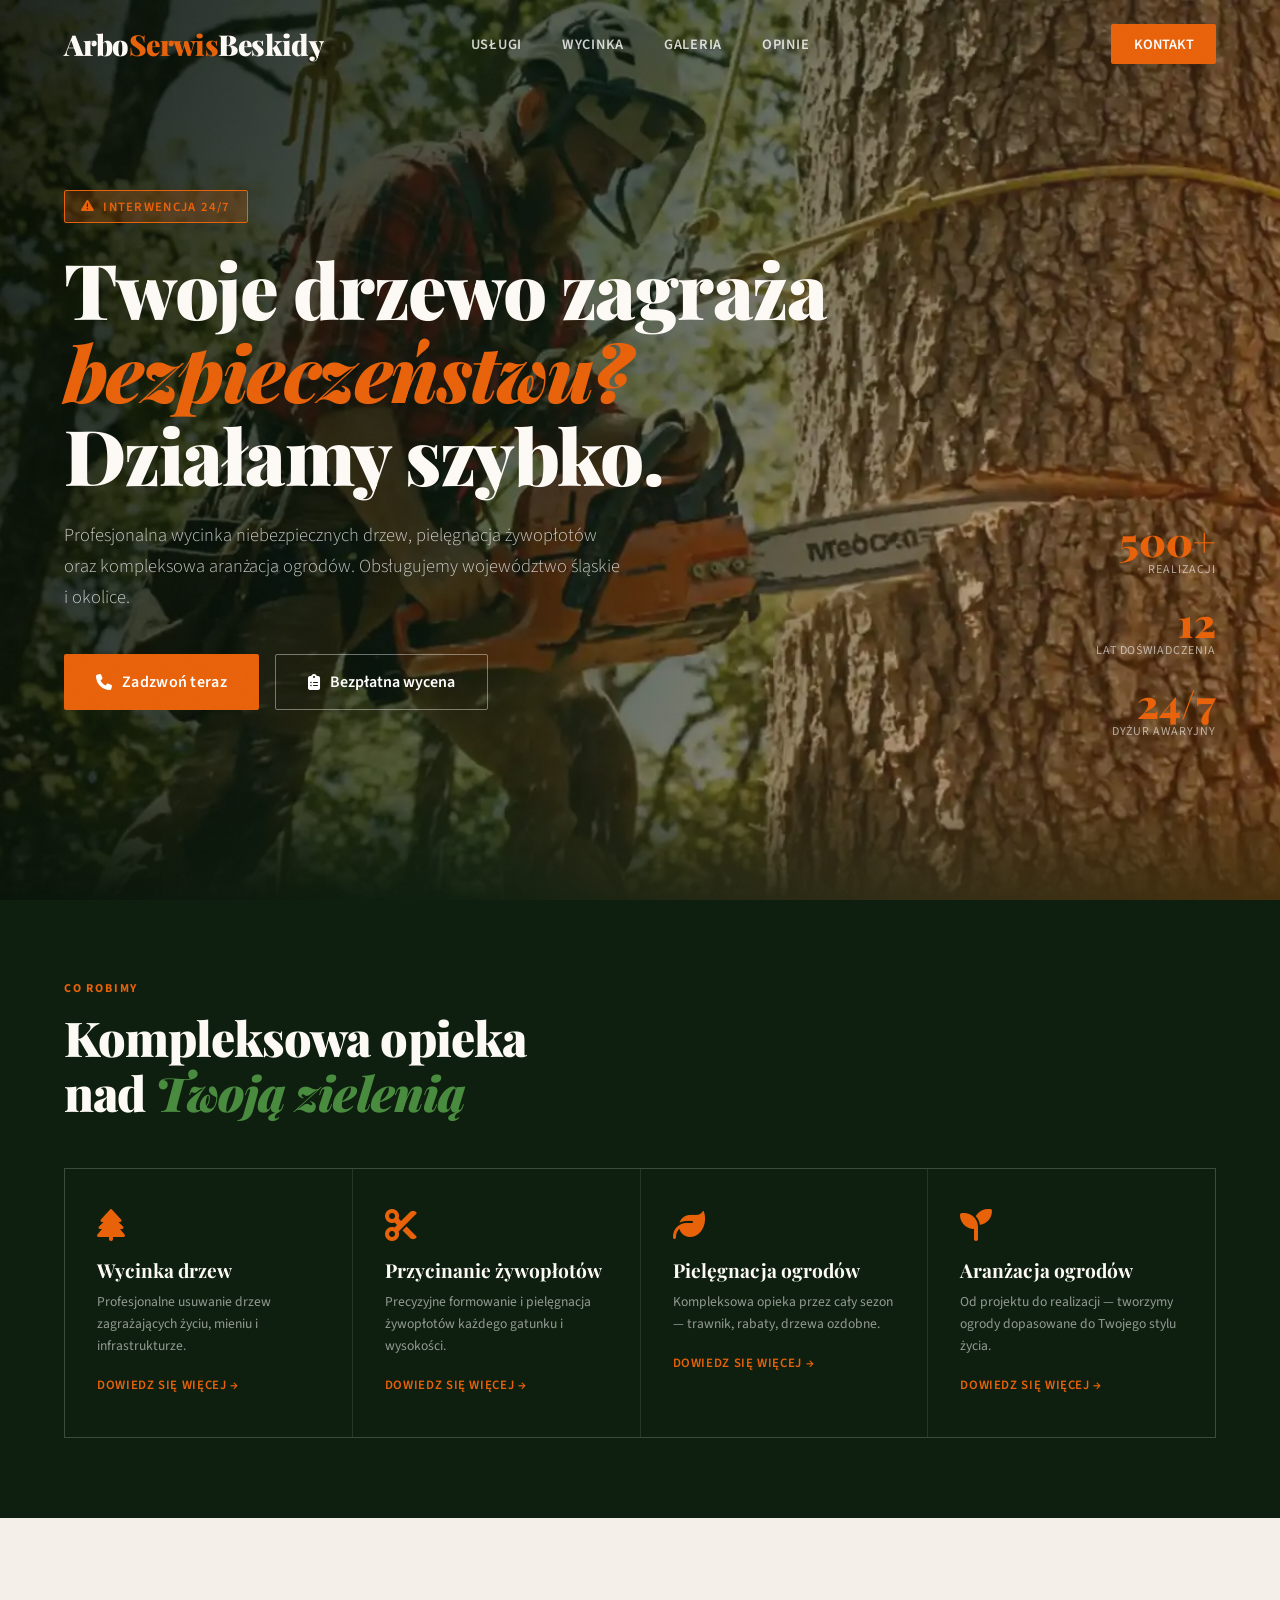
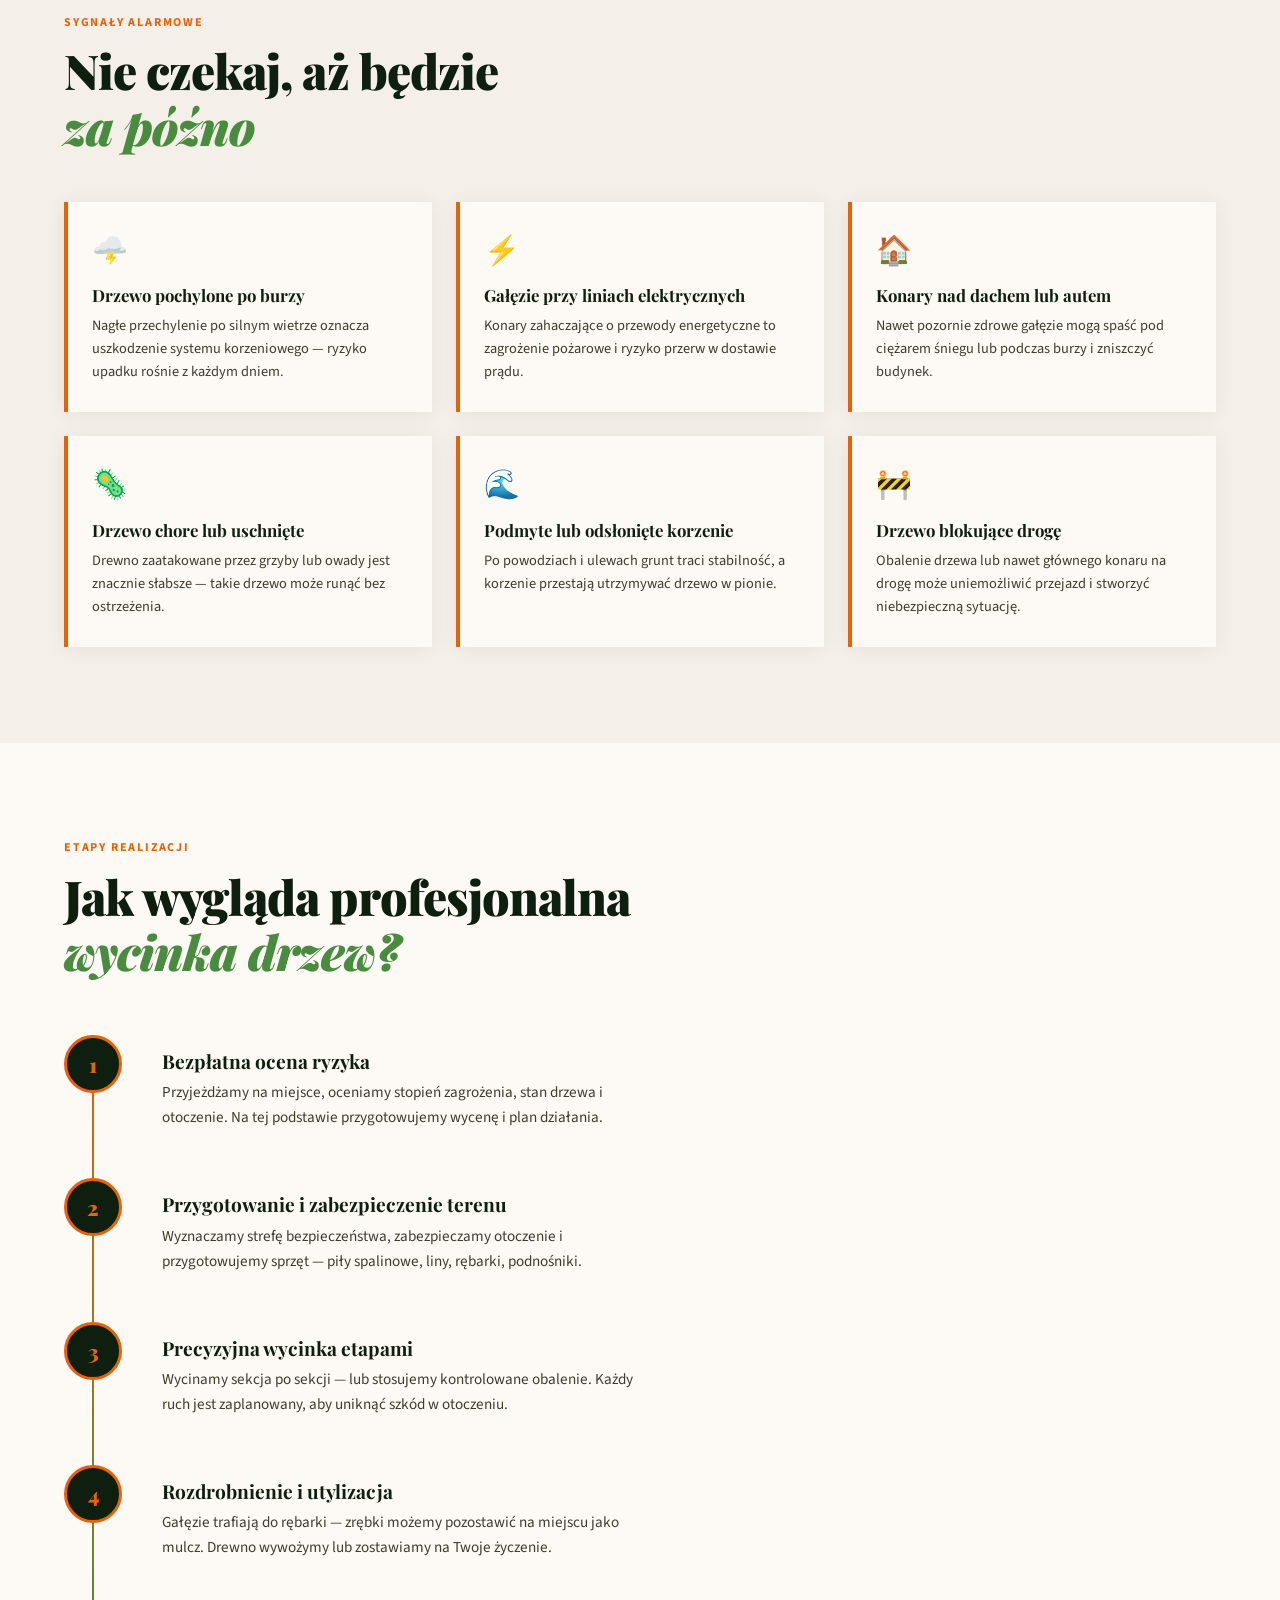
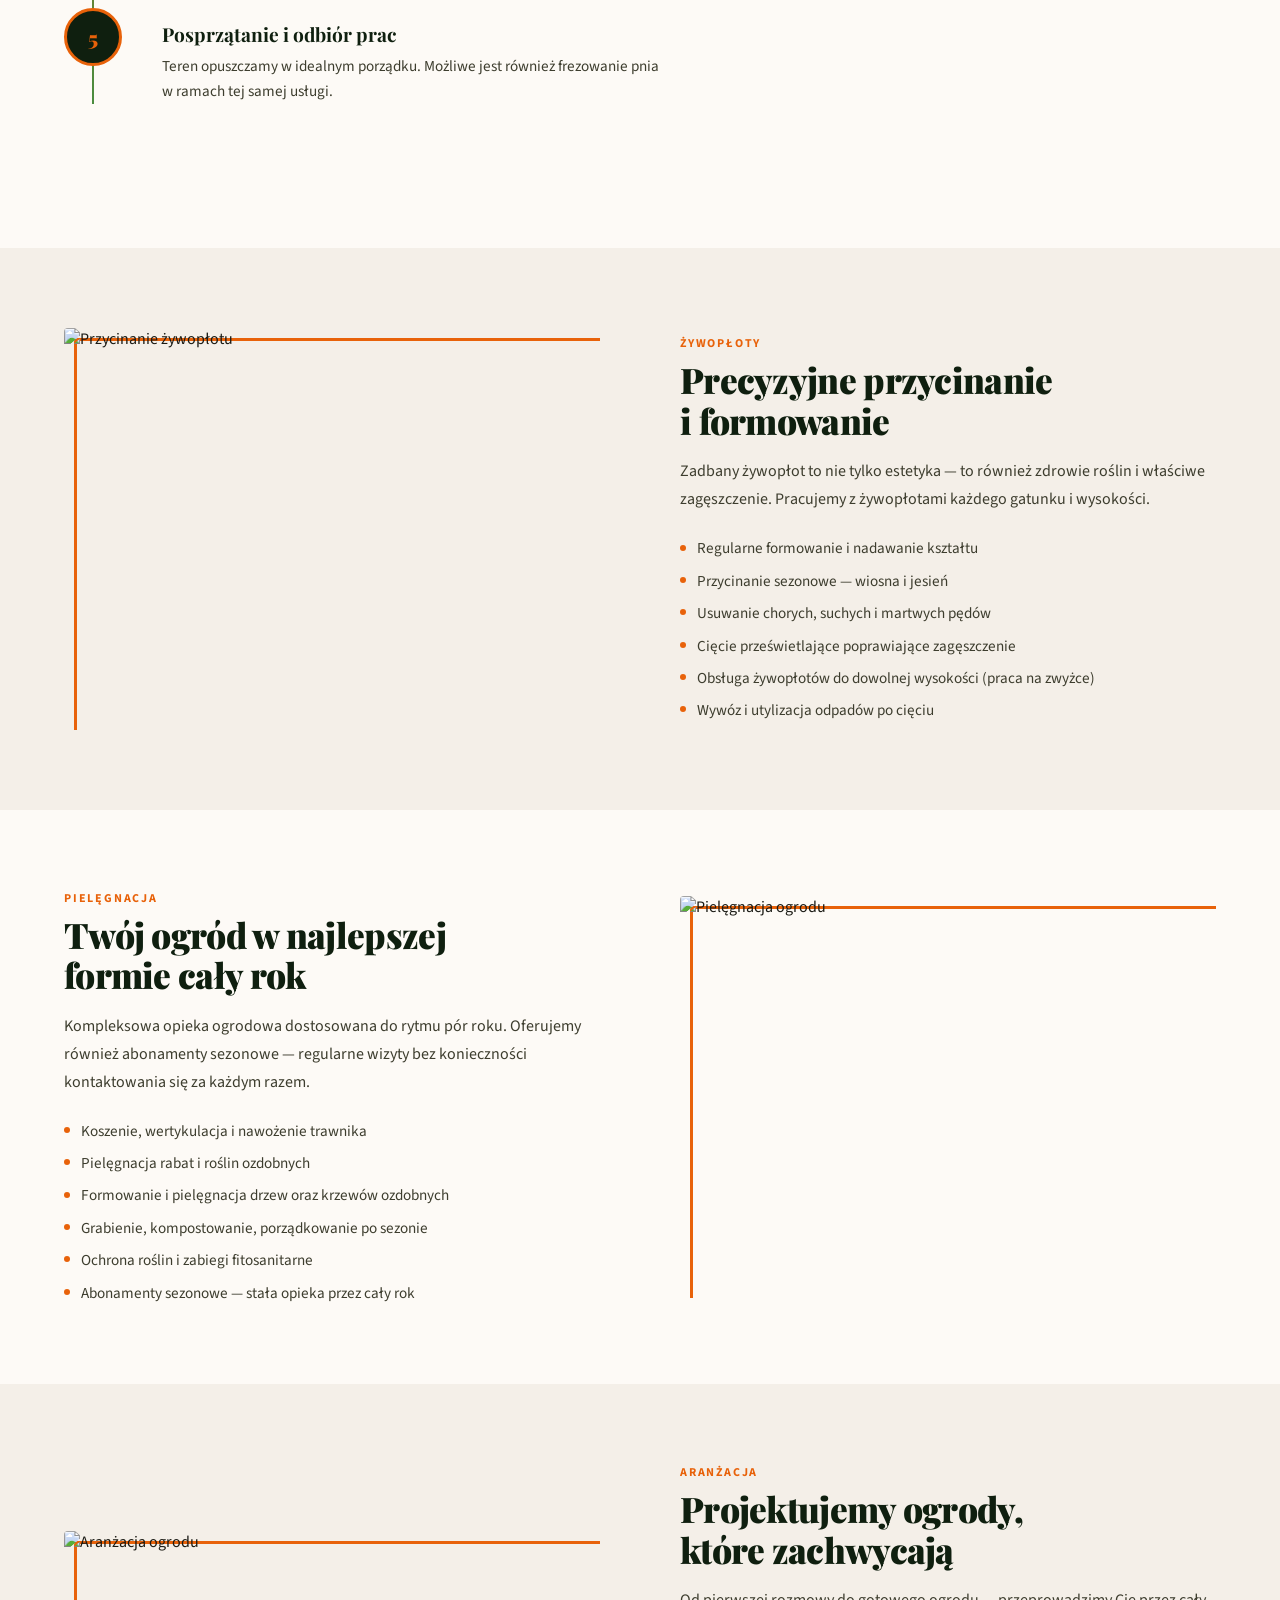
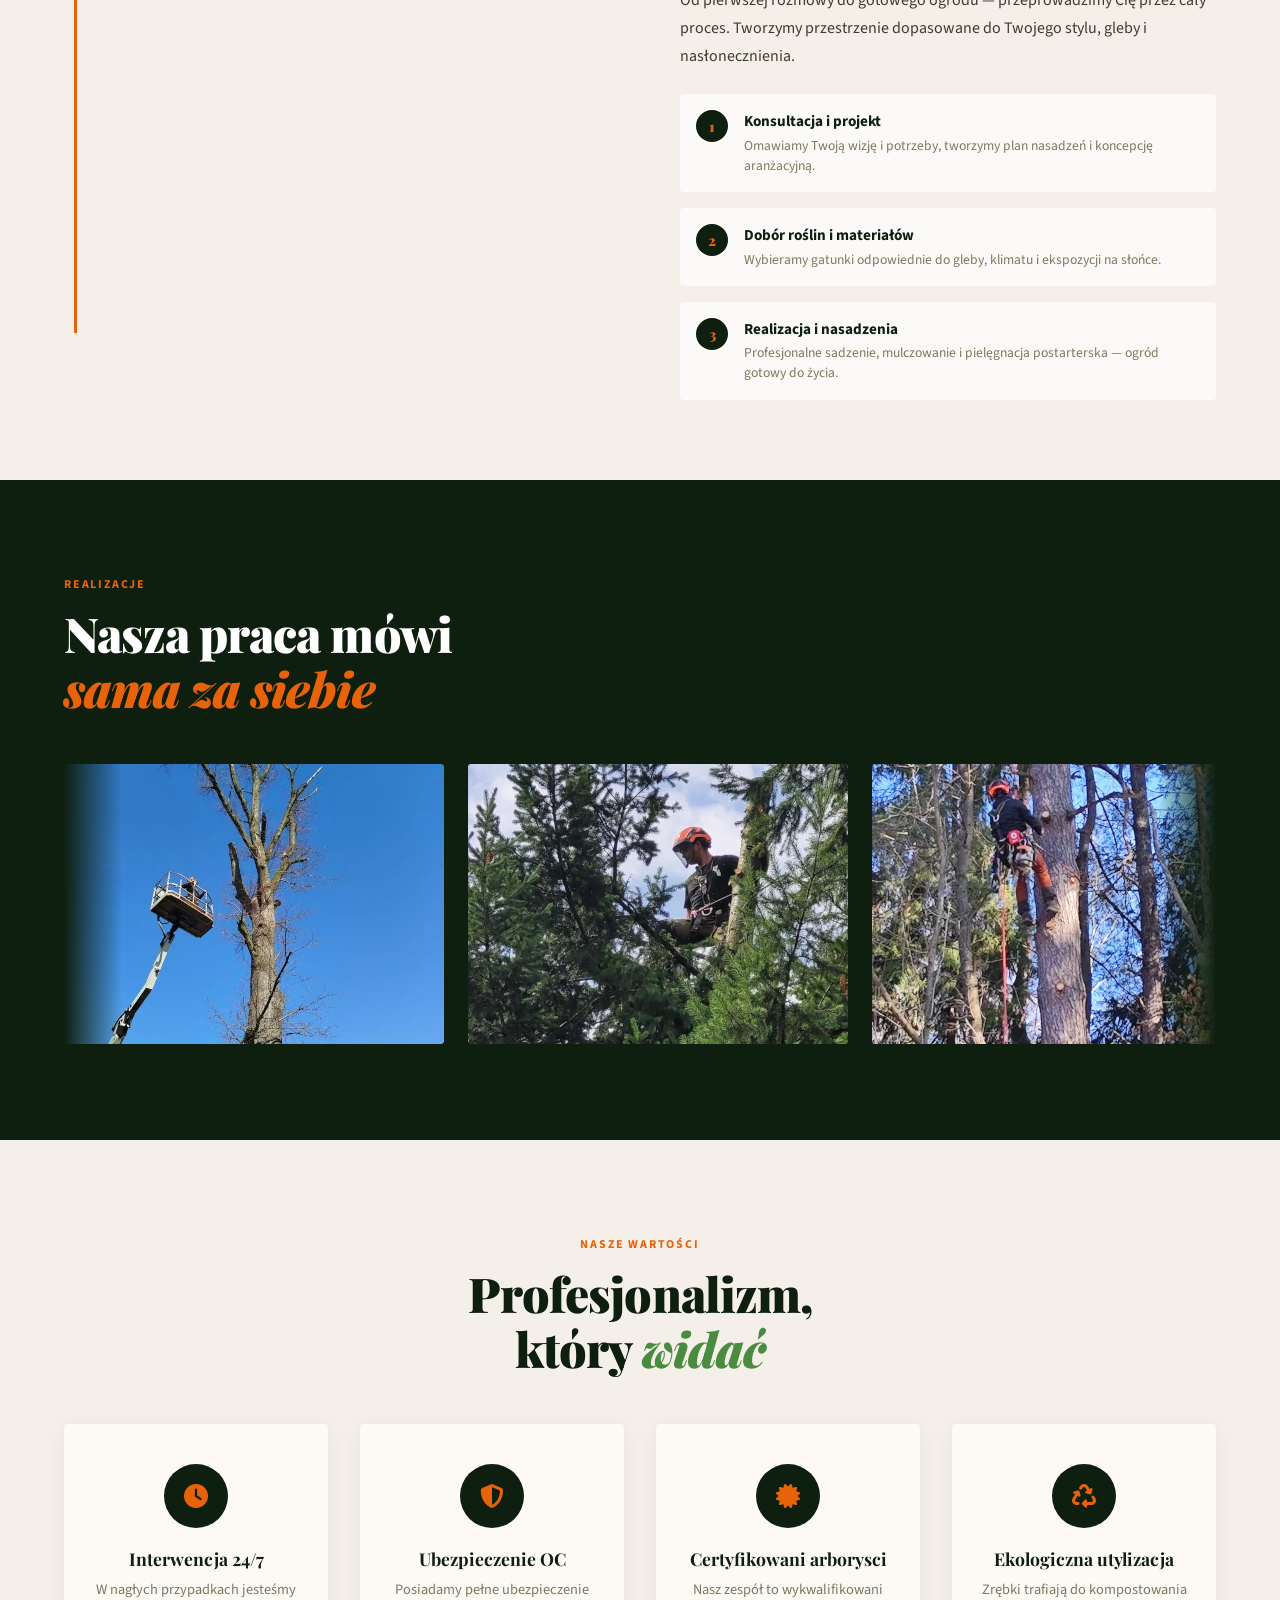
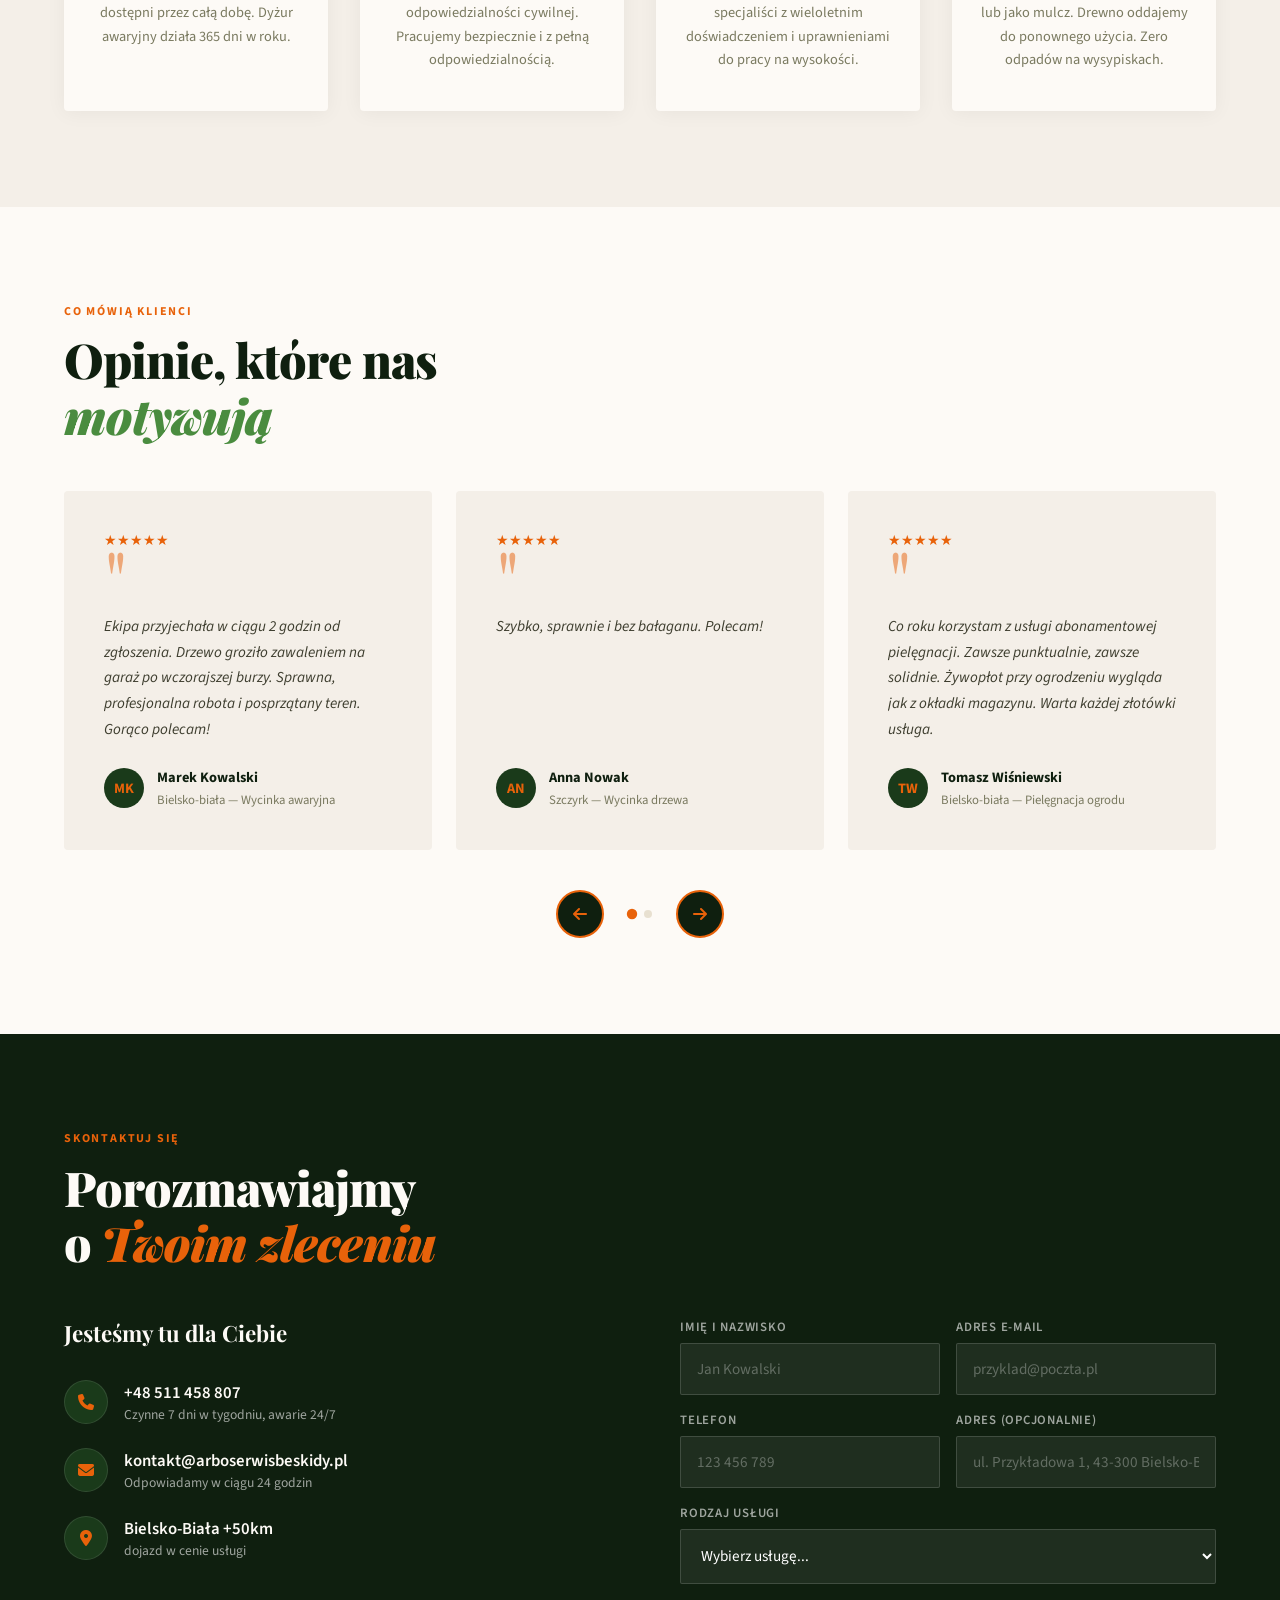
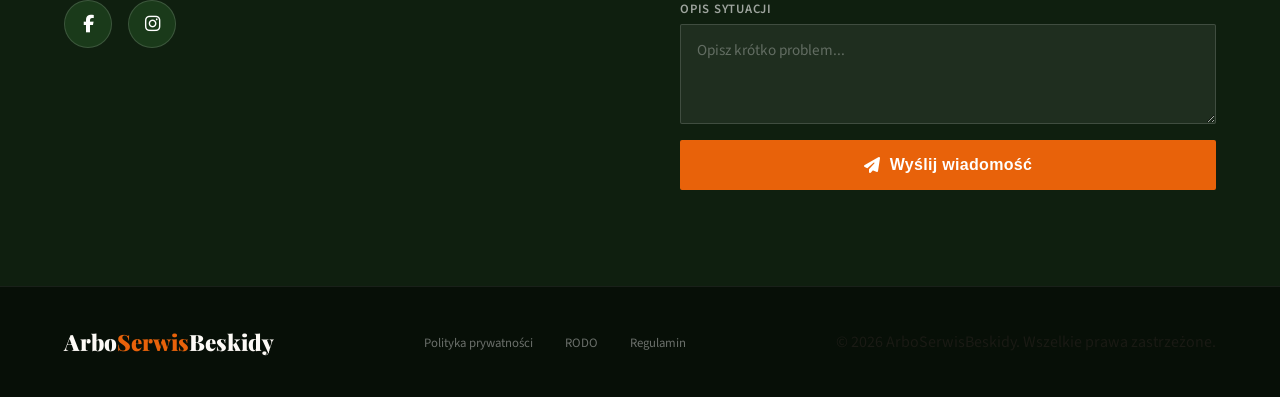
==== commit 8460fccb: "dodanie plikow" ====
--- a/index.html
+++ b/index.html
@@ -26,17 +26,23 @@
   </div>
 
   <!-- NAVBAR -->
-  <nav id="navbar">
+<nav id="navbar">
     <div class="logo">Arbo<span>Serwis</span>Beskidy</div>
+    
     <ul class="nav-links">
       <li><a href="#uslugi">Usługi</a></li>
       <li><a href="#wycinka">Wycinka</a></li>
       <li><a href="#galeria">Galeria</a></li>
       <li><a href="#opinie">Opinie</a></li>
-      <li><a href="#kontakt" class="nav-cta">Kontakt</a></li>
     </ul>
-    <div class="hamburger" onclick="openMobileMenu()">
-      <span></span><span></span><span></span>
+
+    <div class="nav-right">
+      <a href="#kontakt" class="nav-cta">Kontakt</a>
+      <div class="hamburger" onclick="openMobileMenu()">
+        <span></span>
+        <span></span>
+        <span></span>
+      </div>
     </div>
   </nav>
 
--- a/style.css
+++ b/style.css
@@ -42,7 +42,7 @@
     opacity: 0.4;
 }
 
-/* NAVBAR */
+/* NAVBAR - ZAKTUALIZOWANY UKŁAD */
 nav {
     position: fixed;
     top: 0;
@@ -64,7 +64,15 @@
     box-shadow: 0 2px 40px rgba(0, 0, 0, 0.3);
 }
 
+.nav-cta,
+.nav-cta:visited,
+.nav-cta:active,
+.nav-cta:hover {
+    text-decoration: none !important;
+}
+
 .logo {
+    flex: 1; /* Zajmuje lewą stronę */
     font-family: 'Playfair Display', serif;
     font-size: 1.8rem;
     font-weight: 900;
@@ -77,7 +85,9 @@
 }
 
 .nav-links {
-    display: flex;
+    flex: 2; /* Środkowa sekcja dla menu */
+    display: flex;
+    justify-content: center;
     gap: 2.5rem;
     list-style: none;
 }
@@ -96,16 +106,27 @@
     color: var(--orange);
 }
 
+.nav-right {
+    flex: 1; /* Zajmuje prawą stronę */
+    display: flex;
+    justify-content: flex-end;
+    align-items: center;
+}
+
 .nav-cta {
     background: var(--orange);
     color: white !important;
     padding: 0.6rem 1.4rem;
     border-radius: 2px;
+    text-decoration: none;
+    font-size: 0.9rem;
+    font-weight: 600;
+    text-transform: uppercase;
+    transition: background 0.3s;
 }
 
 .nav-cta:hover {
     background: var(--orange-light);
-    color: white !important;
 }
 
 /* HAMBURGER */
@@ -115,6 +136,7 @@
     gap: 5px;
     cursor: pointer;
     padding: 5px;
+    margin-left: 1rem;
 }
 
 .hamburger span {
@@ -134,6 +156,18 @@
     padding: 0 4rem;
     position: relative;
     overflow: hidden;
+}
+
+.hero-video {
+    position: absolute;
+    inset: 0;
+    width: 100%;
+    height: 100%;
+    object-fit: cover;
+    z-index: 0;
+    background-image: url('img/bgimage.webp');
+    background-size: cover;
+    background-position: center;
 }
 
 .hero-gradient {
@@ -819,9 +853,6 @@
     align-items: stretch;
 }
 
-/* How many cards are visible per "page":
-   desktop = 3, tablet = 2, mobile = 1 — controlled via JS */
-
 .testimonial-card {
     background: var(--cream);
     padding: 2.5rem;
@@ -1145,7 +1176,7 @@
     font-size: 0.8rem;
 }
 
-/* BACK TO TOP BUTTON — desktop only */
+/* BACK TO TOP BUTTON */
 #backToTop {
     position: fixed;
     bottom: 2.5rem;
@@ -1183,12 +1214,6 @@
     box-shadow: 0 8px 30px rgba(232, 98, 10, 0.4);
 }
 
-@media (max-width: 1024px) {
-    #backToTop {
-        display: none !important;
-    }
-}
-
 /* ANIMATIONS */
 .reveal {
     opacity: 0;
@@ -1269,16 +1294,12 @@
         padding: 0.8rem 2rem;
     }
 
-    .nav-links {
+    .nav-links, .nav-cta {
         display: none;
     }
 
     .hamburger {
         display: flex;
-    }
-
-    .menu-open .hamburger {
-        display: none;
     }
 
     section {
@@ -1314,10 +1335,6 @@
         direction: ltr;
     }
 
-    .gallery-grid {
-        grid-template-columns: repeat(2, 1fr);
-    }
-
     .why-grid {
         grid-template-columns: repeat(2, 1fr);
     }
@@ -1329,10 +1346,6 @@
     .contact-grid {
         grid-template-columns: 1fr;
         gap: 3rem;
-    }
-
-    .contact-section {
-        padding: 4rem 2rem;
     }
 
     footer {
@@ -1340,6 +1353,10 @@
         flex-direction: column;
         align-items: flex-start;
     }
+
+    #backToTop {
+        display: none !important;
+    }
 }
 
 @media (max-width: 640px) {
@@ -1355,10 +1372,6 @@
         grid-template-columns: 1fr;
     }
 
-    .gallery-grid {
-        grid-template-columns: 1fr;
-    }
-
     .why-grid {
         grid-template-columns: 1fr;
     }
@@ -1370,27 +1383,4 @@
     .form-row {
         grid-template-columns: 1fr;
     }
-
-    .gallery-section,
-    .testimonials,
-    .services-overview {
-        padding: 4rem 2rem;
-    }
-}
-
-.hero-video {
-    position: absolute;
-    inset: 0;
-    width: 100%;
-    height: 100%;
-    object-fit: cover;
-    z-index: 0;
-    background-image: url('img/bgimage.webp');
-    background-size: cover;
-    background-position: center;
-}
-
-.hero-content, .hero-stats {
-    z-index: 2;
-    position: relative;
-}
+}
